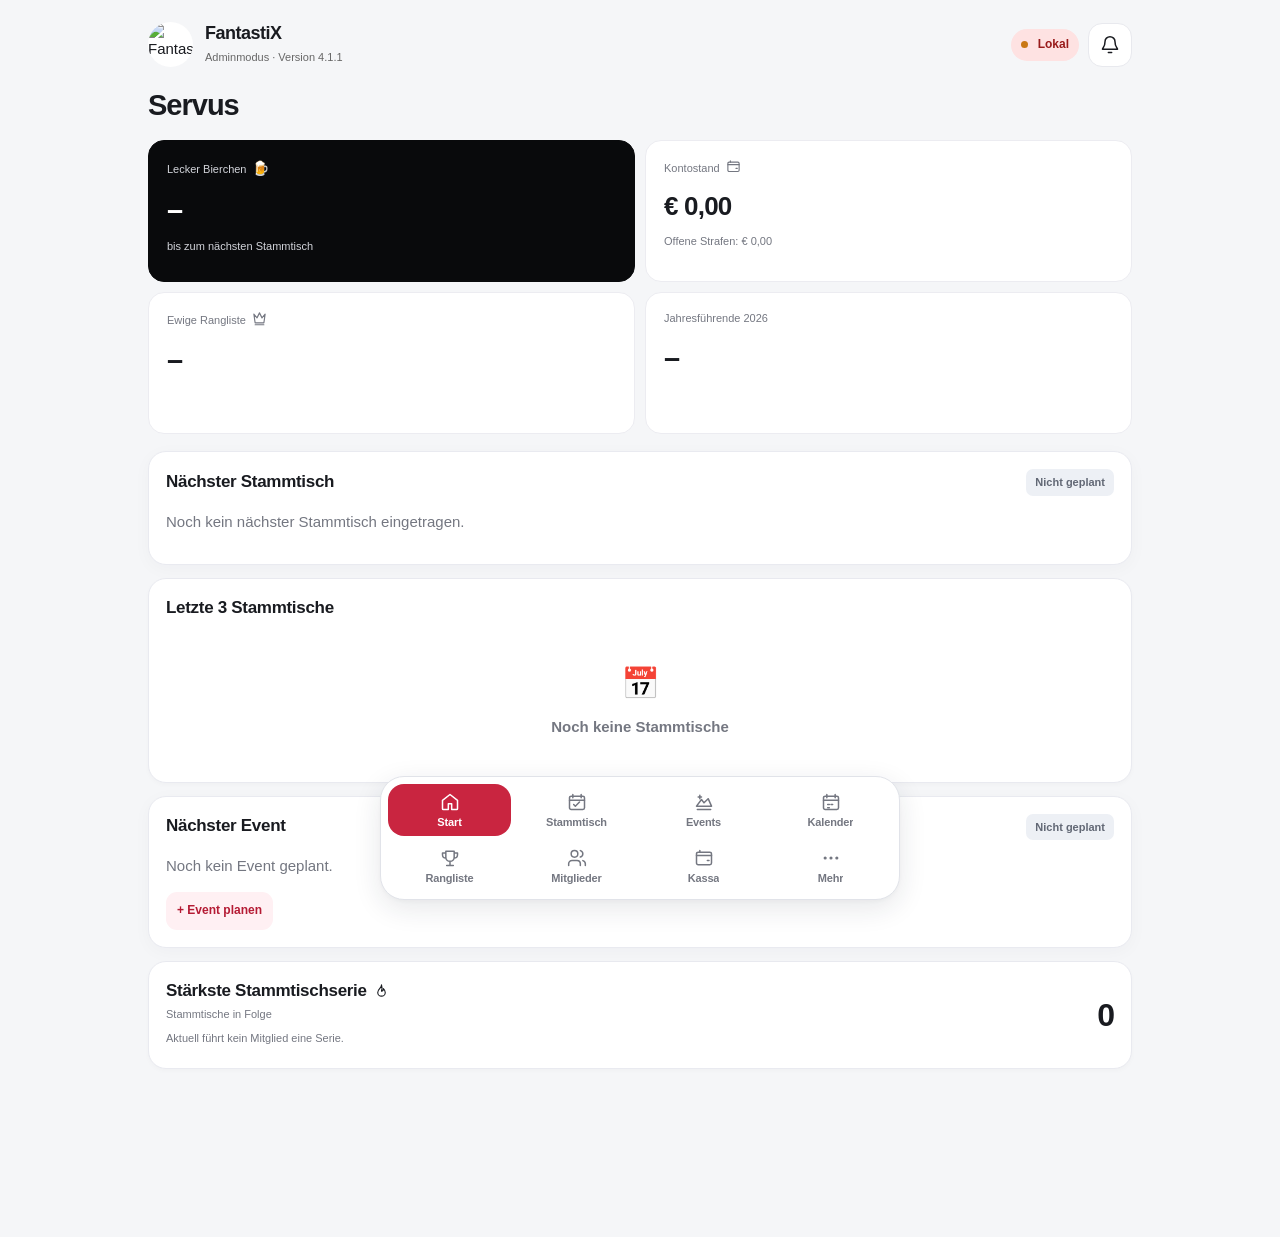
==== index.html @ fcf343aa "v4.1.1: show dashboard organizer before voting countdown" ====
<!doctype html>
<html lang="de"><head>
<meta charset="utf-8"><meta name="viewport" content="width=device-width,initial-scale=1,maximum-scale=1,minimum-scale=1,user-scalable=no,viewport-fit=cover"><meta name="theme-color" content="#151515"><meta name="apple-mobile-web-app-capable" content="yes"><meta name="apple-mobile-web-app-status-bar-style" content="default"><meta name="apple-mobile-web-app-title" content="FantastiX"><meta name="description" content="Private Stammtisch-Verwaltung und Events mit Zusagen.">
<link rel="manifest" href="./manifest.webmanifest"><link rel="apple-touch-icon" href="./icons/icon-180.png"><link rel="icon" href="./icons/icon-192.png">
<title>FantastiX – Stammtisch</title><style>
:root{--ink:#171717;--muted:#66646a;--border:#e9e7e7;--bg:#f7f7f8;--surface:#ffffff;--accent:#cc2638;--accent-dark:#aa172d;--danger:#bd2430;--warning:#c97714;--shadow:0 15px 40px rgba(18,18,22,.075)}*{box-sizing:border-box}html{-webkit-text-size-adjust:100%;font-family:system-ui,-apple-system,BlinkMacSystemFont,"Segoe UI",sans-serif}body{margin:0;background:linear-gradient(180deg,#fafafa 0%,#f5f4f5 100%);color:var(--ink);font-size:15px}button,input,select,textarea{font:inherit}button{cursor:pointer;touch-action:manipulation}input,select,textarea{width:100%;padding:12px 13px;border:1px solid #d7e2e9;border-radius:12px;background:#fff;color:var(--ink);outline-color:#cc2638;min-height:44px}textarea{min-height:70px}input[type=checkbox]{width:20px;height:20px;min-height:0;accent-color:var(--accent)}label{font-weight:600;font-size:13px;display:block;margin-bottom:6px}.shell{max-width:1020px;margin:0 auto;padding:22px 17px 108px}.top{display:flex;align-items:center;justify-content:space-between;gap:12px;margin:3px 0 24px}.brand{display:flex;align-items:center;gap:11px}.logo{display:grid;place-items:center;width:48px;height:48px;border-radius:16px;background:linear-gradient(135deg,#5b4df6,#7c3aed);color:#fff;font-size:25px;font-weight:850;letter-spacing:-2px;box-shadow:0 10px 24px rgba(91,77,246,.35)}.brand small{display:block;color:var(--muted);margin-top:2px}.eyebrow{display:none}.title{font-size:clamp(26px,4vw,36px);letter-spacing:-.045em;line-height:1.15;margin:6px 0}.subtitle{color:var(--muted);line-height:1.5;margin:5px 0 18px}.button,.ghost,.danger-btn{border:0;border-radius:12px;padding:11px 15px;min-height:43px;font-weight:750;display:inline-flex;align-items:center;justify-content:center;gap:8px}.button{background:var(--accent);color:#fff}.button:active{background:var(--accent-dark)}.ghost{background:#f5f0f1;color:#a71c2d}.danger-btn{background:#fff1f1;color:#ae3540}.outline{border:1px solid var(--border);background:#fff}.tiny{font-size:12px}.card{background:var(--surface);border:1px solid #e8eef2;border-radius:19px;padding:18px;box-shadow:var(--shadow);margin-bottom:16px}.card h2,.card h3{margin:0 0 13px;letter-spacing:-.02em}.card h2{font-size:18px}.metric-grid{display:grid;grid-template-columns:repeat(2,minmax(0,1fr));gap:12px}.metric{border-radius:18px;background:linear-gradient(180deg,#fff,#faf9f9);padding:16px;border:1px solid #eeeaea}.metric .value{font-size:26px;font-weight:850;letter-spacing:-.04em;margin:4px 0}.metric small{color:var(--muted);line-height:1.3}.metric .value.green{color:var(--accent)}.metric .value.red{color:var(--danger)}.toolbar,.row{display:flex;align-items:center;justify-content:space-between;gap:10px}.toolbar{flex-wrap:wrap;margin:14px 0}.stack{display:grid;gap:11px}.muted{color:var(--muted)}.hint{font-size:12px;color:var(--muted);line-height:1.45}.list{display:grid;gap:0}.item{display:flex;align-items:center;gap:12px;border-bottom:1px solid var(--border);padding:13px 0;min-width:0}.item:last-child{border-bottom:0;padding-bottom:0}.item .details{flex:1;min-width:0}.item .details strong{display:block;margin-bottom:4px;overflow-wrap:anywhere}.item .details small{color:var(--muted);line-height:1.3}.avatar{display:grid;place-items:center;flex:0 0 auto;width:42px;height:42px;border-radius:14px;color:#a71c2d;background:#fae8e8;font-weight:800}.number{font-size:19px;font-weight:850;white-space:nowrap}.chip{background:#fce7e9;border-radius:999px;color:#9f1e2e;padding:5px 9px;font-size:11px;font-weight:750;white-space:nowrap}.chip.red{color:#9c3440;background:#fce9eb}.chip.gray{color:#627480;background:#edf1f5}.separator{height:1px;background:var(--border);margin:17px 0}.field{margin:12px 0}.cols{display:grid;grid-template-columns:1fr 1fr;gap:12px}.fixednav{position:fixed;bottom:0;left:0;right:0;z-index:20;display:flex;justify-content:center;background:rgba(255,255,255,.97);border-top:1px solid #dce7ec;padding:8px max(9px,env(safe-area-inset-right)) calc(8px + env(safe-area-inset-bottom))}.navinner{width:min(100%,740px);display:grid;grid-template-columns:repeat(8,minmax(0,1fr));gap:2px}.navbutton{background:none;border:none;color:#72838b;display:flex;align-items:center;justify-content:center;flex-direction:column;gap:4px;padding:7px 2px;font-weight:700;font-size:10px;border-radius:12px}.navbutton.active{color:var(--accent);background:#fce9eb}.navbutton svg{width:21px;height:21px}.empty{text-align:center;padding:27px 12px;color:var(--muted)}.empty .emoji{font-size:31px;margin-bottom:9px}.pill-group{display:flex;flex-wrap:wrap;gap:7px}.pill{border:1px solid #d8e4e7;color:#577079;background:#fff;padding:8px 12px;border-radius:999px;font-size:13px;font-weight:650}.pill.selected{background:var(--accent);color:#fff;border-color:var(--accent)}dialog{border:0;border-radius:20px;max-width:min(540px,calc(100% - 18px));width:100%;max-height:min(88dvh,850px);overflow-y:auto;padding:0;box-shadow:0 25px 100px #001e2e65;color:var(--ink)}dialog::backdrop{background:rgba(7,28,40,.56)}.modalbody{padding:22px}.modalhead{display:flex;align-items:center;justify-content:space-between;margin-bottom:12px}.modalhead h2{margin:0;font-size:22px}.close{background:#edf2f3;border:0;border-radius:12px;width:37px;height:37px;font-size:21px;color:#526671}.foot{display:flex;gap:9px;margin-top:20px}.foot>*{flex:1}.member-att{border:1px solid var(--border);border-radius:13px;padding:12px;margin:10px 0}.member-att .seg{display:flex;gap:5px}.seg button{padding:7px 10px;border-radius:10px;border:1px solid var(--border);background:#fff;font-size:12px;min-height:36px}.seg button.on.yes{color:#fff;background:var(--accent);border-color:var(--accent)}.seg button.on.no{color:#fff;background:var(--danger);border-color:var(--danger)}.hidden{display:none!important}.notice{border-left:4px solid var(--accent);padding:10px 13px;background:#eaf7f3;border-radius:9px;line-height:1.5;font-size:13px}.warning{border-left-color:var(--warning);background:#fff7e9}.danger-note{border-left-color:var(--danger);background:#fff0f1}.right{text-align:right}.smallbtn{background:#fcebed;border:0;border-radius:10px;color:#a91d30;font-size:12px;padding:7px 9px;white-space:nowrap;font-weight:700}.tablewrap{overflow-x:auto}.table{width:100%;border-collapse:collapse;font-size:13px}.table th{text-align:left;color:var(--muted);font-size:11px;text-transform:uppercase;letter-spacing:.05em;padding:10px 8px;border-bottom:1px solid var(--border)}.table td{padding:12px 8px;border-bottom:1px solid var(--border)}.table th:last-child,.table td:last-child{text-align:right}.status{display:inline-block;width:7px;height:7px;border-radius:50%;background:var(--warning);margin-right:5px}.status.good{background:#0a9c76}@media(min-width:700px){.metric-grid{grid-template-columns:repeat(4,1fr)}.cols-main{display:grid;grid-template-columns:1.25fr 1fr;gap:16px}.cols-main .card{min-width:0}}@media(max-width:385px){.navbutton{font-size:9px}.navbutton svg{width:19px;height:19px}.shell{padding-inline:12px}.card{padding:14px}.button,.ghost{padding-inline:11px}}
.version-tag{display:inline-flex;align-items:center;border-radius:999px;background:#fce7e9;color:#aa2434;padding:4px 9px;margin-top:4px;font-size:11px;font-weight:850;letter-spacing:.005em;line-height:1.2;white-space:nowrap}
.top .brand strong{display:block;font-size:16px;letter-spacing:-.025em}
.top{margin-bottom:17px}.card{box-shadow:0 8px 25px rgba(15,23,42,.045)}
.notice{background:#fff5f5;border:1px solid #f2dadd;border-left:3px solid #cc2638}
.card h2{letter-spacing:-.035em}
@media(max-width:385px){.version-tag{font-size:10px;padding:4px 7px}.logo{width:43px;height:43px}.top .brand{gap:8px}.top .ghost.tiny{padding:8px 9px}}

.brand-logo{width:56px;height:56px;object-fit:contain;display:block;flex-shrink:0;border-radius:50%;background:white;box-shadow:0 2px 10px #18181b16}
.brand strong{font-size:19px!important;font-weight:850;letter-spacing:.015em}.version-tag{margin-top:2px}
.dashboard-stats .metric{min-width:0}.leader-name{font-size:clamp(16px,2vw,22px)!important;letter-spacing:-.025em!important;overflow-wrap:anywhere}
.next-card{border:1px solid #efdee1;background:linear-gradient(120deg,#fff,#fff9f9);margin-top:18px}.next-card .row{align-items:flex-start}.next-card h2{margin-bottom:6px}
.next-date{display:block;font-size:24px;font-weight:850;letter-spacing:-.025em;margin:14px 0 1px}.next-place{font-weight:600;margin:3px 0 10px}.next-card .ghost{margin-top:12px}
.member-att .row{flex-wrap:wrap}.member-att .seg{flex-shrink:0}.metric .value{font-variant-numeric:tabular-nums}
@media(max-width:420px){.top{gap:8px}.brand-logo{width:47px;height:47px}.top .ghost.tiny{font-size:11px;padding:8px}.brand strong{font-size:17px!important}}

/* Mobiles Layout ohne Pinch- oder Doppeltipp-Zoom. */
html, body { touch-action: pan-x pan-y; }
@media (max-width: 700px) {
  input:not([type="checkbox"]), select, textarea { font-size: 16px; }
}

.cash-hero{background:linear-gradient(125deg,#18181b,#3c1b23);border:1px solid #5e333b;border-radius:24px;color:white;padding:23px;margin:0 0 18px;box-shadow:0 15px 35px rgba(20,20,20,.16)}
.cash-hero>span{font-size:12px;letter-spacing:.02em;color:#f0dadd;font-weight:650}
.cash-balance{font-size:clamp(30px,7vw,43px);font-weight:850;letter-spacing:-.055em;line-height:1.15;margin:10px 0 20px;overflow-wrap:anywhere}
.cash-hero-actions{display:flex;flex-wrap:wrap;gap:9px}.cash-hero .ghost{background:#ffffff1a;border:1px solid #ffffff35;color:white}
.cash-hero .button{background:#d32a41}.cash-setup h2{margin:0 0 4px}.cash-setup .hint{margin:0}.cash-inline{padding:12px 0 1px;color:var(--muted);font-size:13px}.cash-inline strong{color:var(--ink)}
.cash-amount{font-size:15px;white-space:nowrap;font-variant-numeric:tabular-nums}.cash-amount.positive{color:#087647}.cash-amount.negative{color:#bb2635}
@media(max-width:390px){.cash-hero{padding:17px}.cash-balance{font-size:34px}.cash-hero-actions button{font-size:13px}.cash-setup{align-items:flex-start}.cash-inline{flex-wrap:wrap}}

/* FantastiX v3.6 – Dashboard, Abstimmungsverwaltung */
.dashboard-v36 .metric{min-height:142px;min-width:0;display:flex;flex-direction:column;gap:6px;overflow:hidden}
.leader-list{font-size:clamp(14px,2.5vw,19px);line-height:1.2;font-weight:800;display:flex;flex-direction:column;gap:4px;overflow-wrap:anywhere;margin:4px 0}
.balance-tile{font-size:clamp(18px,3vw,26px)!important;overflow-wrap:anywhere}
.reader-admin-row{border-bottom:1px solid var(--border);padding:13px 0;display:grid;grid-template-columns:1fr;gap:8px}
.reader-admin-row small{display:block;color:var(--muted);margin-top:3px;font-weight:450}
.reader-admin-row select{width:100%}
.vote-origin{margin:9px 0 4px;padding:7px 10px;background:#fff1f2;border-radius:10px;color:#831b2b;font-weight:500}
@media(max-width:420px){.dashboard-v36 .metric{padding:12px;min-height:148px}.leader-list{font-size:15px}}

/* FantastiX 3.8 – Ausflüge */
.excursion-preview{border:1px solid #e9d8dc;background:linear-gradient(130deg,#fff,#fff8f9);margin:16px 0}
.excursion-preview h2{margin:0}.excursion-preview .row{align-items:flex-start;flex-wrap:wrap}
.excursion-title{font-size:20px;font-weight:850;display:block;margin-top:12px;overflow-wrap:anywhere}
.excursion-card .row{align-items:flex-start;gap:8px;flex-wrap:wrap}
.excursion-card h2{margin:0}.excursion-card .vote-panel{margin-top:18px}
.organizer-grid{display:grid;gap:8px;grid-template-columns:1fr 1fr;margin-top:9px}
.organizer-option{display:flex;align-items:center;gap:8px;padding:8px 10px;border-radius:11px;background:#faf6f7;border:1px solid #eee2e4;margin:0;min-width:0;font-size:13px;font-weight:600}
.organizer-option input{flex:0 0 auto;width:18px;height:18px;min-height:0}.organizer-option span{overflow-wrap:anywhere}
@media(max-width:440px){.organizer-grid{grid-template-columns:1fr}.navinner .navbutton{font-size:9px;padding-left:0;padding-right:0}.navinner .navbutton svg{width:19px;height:19px}.readonly-nav .navbutton{font-size:9px!important;min-width:0}}

.avatar-photo{object-fit:cover;border:1px solid #eee;}
/* FantastiX 3.10: Direkte Admin-Korrektur bei Ausflügen */
 .excursion-vote-admin-row{align-items:flex-start;flex-wrap:wrap;gap:9px;padding:14px 0}
 .excursion-vote-admin-row .details{min-width:110px}
 .excursion-vote-admin-row .details .chip{padding:3px 7px;font-size:10px}
 .excursion-admin-vote-buttons{display:flex;flex-wrap:wrap;gap:5px;flex:0 0 auto}
 .excursion-admin-choice{border:1px solid #e6d9dd;background:#fff;color:#6d6268;padding:8px 9px;border-radius:9px;font-size:12px;font-weight:750;min-height:35px}
 .excursion-admin-choice.is-selected{background:#aa2037;color:#fff;border-color:#aa2037}
 .excursion-admin-choice[data-status="no"].is-selected{background:#34343b;border-color:#34343b}
 .excursion-admin-choice[data-status="clear"].is-selected{background:#f0eef0;border-color:#d4cfd1;color:#4e4b50}
 .excursion-admin-choice:disabled{opacity:.5;cursor:wait}
 @media(max-width:390px){.excursion-vote-admin-row{display:block}.excursion-admin-vote-buttons{margin-top:9px}.excursion-admin-choice{flex:1}}
 
/* FantastiX 3.11 Kalender */
.fxcal-toolbar{display:flex;justify-content:space-between;align-items:center;gap:12px}.fxcal-toolbar h2{margin:0;text-transform:capitalize;font-size:20px}.fxcal-arrow{min-width:42px;min-height:42px;border:1px solid #e3dfe2;background:#fff;border-radius:12px;font-size:27px;color:#9d1932;font-weight:600}
.fxcal-legend{display:flex;gap:14px;align-items:center;margin:17px 0;font-size:12px;color:#606065}.fxcal-legend span{display:flex;align-items:center;gap:6px}.fxcal-weekdays,.fxcal-grid{display:grid;grid-template-columns:repeat(7,minmax(0,1fr));gap:4px}.fxcal-weekdays{margin-bottom:6px}.fxcal-weekdays span{text-align:center;font-size:11px;font-weight:800;color:#888389}.fxcal-day{display:flex;flex-direction:column;align-items:center;justify-content:space-around;padding:5px 0 3px;min-height:54px;min-width:0;background:#fff;border:1px solid #ede8e9;border-radius:10px;color:#27242a}.fxcal-other{color:#b6b1b3;background:#fbfafb}.fxcal-today{border:2px solid #ca253f}.fxcal-selected{background:#fce6eb;border-color:#cc2638!important}.fxcal-num{font-size:13px;font-weight:760}.fxcal-dots{display:flex;justify-content:center;gap:2px;min-height:7px}.fxcal-dot{display:inline-block;width:7px;height:7px;border-radius:50%}.fxcal-meeting{background:#bd2338}.fxcal-event{background:#363842}.fxcal-today-action{text-align:right;margin-top:11px}.fxcal-item{display:flex;gap:11px;align-items:center;padding:12px 0;border-bottom:1px solid #ece9ed;min-width:0}.fxcal-item:last-child{border-bottom:0}.fxcal-stripe{display:block;width:5px;height:36px;border-radius:4px;flex-shrink:0}.fxcal-info{flex:1;min-width:0}.fxcal-info strong{display:block;font-size:14px;overflow-wrap:anywhere}.fxcal-info small{display:block;color:#777;line-height:1.5;overflow-wrap:anywhere}.fxcal-item .smallbtn{flex-shrink:0}
@media(max-width:410px){.fxcal-card{padding:12px!important}.fxcal-weekdays,.fxcal-grid{gap:3px}.fxcal-day{min-height:47px;border-radius:9px}.fxcal-info small{font-size:11px}}
.fxcal-birthday{background:#cc8a28!important}.audit-json{white-space:pre-wrap;overflow-wrap:anywhere;max-height:250px;overflow:auto;background:#f8f6f6;border:1px solid #ebe8e8;border-radius:12px;padding:12px;font-size:12px}.birthday-form{display:grid;grid-template-columns:1fr 1fr;gap:10px;margin-top:10px}.birthday-form button{grid-column:1/-1}.birthday-editor{margin:14px 0 12px;border-top:1px solid #e9e6e6;padding-top:14px}.fxcal-legend{flex-wrap:wrap}.beer-symbol{font-size:14px;vertical-align:baseline;margin-left:2px}.vote-stamp{display:block;color:#777078;font-size:10px;line-height:1.4;margin-top:4px;font-weight:500;white-space:normal}.dashboard-v36{grid-template-columns:repeat(2,minmax(0,1fr))!important}.dashboard-v36 .metric{min-width:0}
.metric.beer-countdown{background:#000;color:#fff;border-color:#000}.metric.beer-countdown small,.metric.beer-countdown .value{color:#fff}.metric.beer-today .value{color:#fff;font-size:clamp(18px,3vw,26px);overflow-wrap:break-word}
</style><script id="fantastix-zoom-lock">
// Verhindert versehentliches Vergrößern in der mobilen App; normales Scrollen bleibt möglich.
for (const eventName of ['gesturestart', 'gesturechange']) {
  document.addEventListener(eventName, event => event.preventDefault(), {passive:false});
}
document.addEventListener('touchmove', event => {
  if (event.touches.length > 1) event.preventDefault();
}, {passive:false});
</script><style>.fx-inbox-item{border-radius:12px;padding:12px;margin:8px 0;border:1px solid #dce3ec}.fx-inbox-item.unread{border-left:4px solid #3479e3;background:#f1f6ff}.fx-inbox-item .fx-type{display:block;font-size:12px;opacity:.75;margin-bottom:5px}</style><style>.fx-inbox-content{display:grid;gap:12px}.fx-inbox-head,.fx-inbox-summary,.fx-inbox-item-top,.fx-inbox-item-bottom{display:flex;align-items:center;justify-content:space-between;gap:10px}.fx-inbox-summary{flex-wrap:wrap;font-size:.85rem;color:#64748b}.fx-inbox-item{display:grid;gap:7px;padding:14px;border-radius:14px}.fx-inbox-item p{margin:0;overflow-wrap:anywhere}.fx-inbox-item small{font-size:.78rem;color:#64748b}.fx-unread-dot{width:8px;height:8px;border-radius:50%;background:#3985de}.fx-inbox-item .smallbtn{white-space:nowrap}</style><style>/* 4.1.1: Admin-Glocke wie im Mitgliederportal */
.fx-cloud-head{display:flex;align-items:center;gap:9px;margin-left:auto}
.fx-cloud-head>.ghost{align-self:center;margin:0}
.fx-bell{position:relative;display:inline-flex;align-items:center;justify-content:center;flex-shrink:0;width:43px;min-width:43px;height:43px;min-height:43px;padding:0;line-height:1;font-size:18px;background:#fff;border:1px solid #d9e0ea;border-radius:999px;box-shadow:0 2px 8px #20202012;cursor:pointer}
.fx-bell-count{position:absolute;top:-6px;right:-5px;min-width:18px;padding:2px 6px;border-radius:99px;background:#d94848;color:#fff;font-size:12px;line-height:1.3;text-align:center}
@media(max-width:410px){.fx-cloud-head{gap:5px}.fx-bell{width:40px;min-width:40px;height:40px;min-height:40px}}

/* Admin-Kopfzeile optisch an das Mitgliederportal angeglichen. */
.fx-admin-header{display:flex;align-items:center;justify-content:space-between;gap:12px;margin:7px 0 22px;min-width:0;flex-wrap:nowrap}
.fx-admin-header .brand{display:flex;align-items:center;gap:12px;min-width:0;flex:1}
.fx-admin-header .brand-logo{width:57px;height:57px;object-fit:contain;border-radius:50%;background:#fff;box-shadow:none}
.fx-admin-header .fx-admin-brand-text{min-width:0}
.fx-admin-header .brand strong{display:block;font-size:20px!important;letter-spacing:normal;font-weight:700}
.fx-admin-header .brand small{display:block;color:#666;margin-top:4px;font-size:12px;white-space:nowrap}
.fx-admin-header .fx-cloud-head{display:flex;align-items:center;gap:9px;margin-left:auto;flex-shrink:0}
.fx-admin-header .fx-cloud-badge{color:#991b1b;background:#fee2e2;border:0;border-radius:100px;padding:7px 10px;font-size:12px;font-weight:700;white-space:nowrap;display:inline-flex;align-items:center;gap:5px;min-height:32px}
.fx-admin-header .fx-bell{height:43px;min-height:43px;width:43px;min-width:43px;align-self:center;margin:0}
@media(max-width:410px){.fx-admin-header{gap:7px}.fx-admin-header .brand{gap:7px}.fx-admin-header .brand-logo{width:45px;height:45px}.fx-admin-header .brand strong{font-size:17px!important}.fx-admin-header .brand small{font-size:10px}.fx-admin-header .fx-cloud-head{gap:5px}.fx-admin-header .fx-cloud-badge{font-size:10px;padding:5px 7px}.fx-admin-header .fx-bell{width:40px;min-width:40px;height:40px;min-height:40px}}
</style><style>/* Compact reader lists; voting is available inside the selected entry. */
.reader-entry-list{padding:0 16px}.reader-entry{display:flex;align-items:center;justify-content:space-between;gap:12px;width:100%;padding:16px 0;border:0;border-bottom:1px solid #eee6e9;background:transparent;color:inherit;text-align:left;font:inherit;cursor:pointer}.reader-entry:last-child{border-bottom:0}.reader-entry-info{display:grid;gap:5px;min-width:0;overflow-wrap:anywhere}.reader-entry-info strong{font-size:15px}.reader-entry-info>span,.reader-entry-info small{font-size:12px;color:#6d6066}.reader-entry-end{display:grid;justify-items:end;gap:10px;flex-shrink:0;font-size:12px;color:#a5233b;font-weight:700}.reader-entry-end .chip{font-size:10px}.reader-counts{display:flex;flex-wrap:wrap;gap:4px 12px;font-size:12px}.reader-counts span:first-child{color:#0e6841}.reader-counts span:nth-child(2){color:#a21d38}.reader-entry-back{margin-bottom:14px}.reader-entry:focus-visible{outline:2px solid #a5233b;outline-offset:3px;border-radius:6px}@media(max-width:390px){.reader-entry-list{padding:0 12px}.reader-entry{gap:8px}.reader-entry-info strong{font-size:14px}}

.admin-entry{max-width:100%;overflow-wrap:anywhere}.admin-entry .field input,.admin-entry .field select,.admin-entry .field textarea{max-width:100%}.admin-entry .member-att,.admin-entry .row{min-width:0}.admin-entry .row{flex-wrap:wrap}.admin-entry .foot{position:static;margin-top:18px}.admin-entry .excursion-vote-admin-row{flex-wrap:wrap}
</style><style>.fine-date{display:block;margin-top:4px}</style><style>.vote-note{display:block;color:#66545b;font-size:12px;line-height:1.45;margin-top:5px;overflow-wrap:anywhere}.vote-note[hidden]{display:none}</style><style>.member-entry-info{flex:1}.member-summary{display:grid;grid-template-columns:repeat(2,minmax(0,1fr));gap:12px;margin-top:16px}.member-summary .metric{min-width:0;overflow-wrap:anywhere}.member-summary .value,.streak-value{font-size:30px;font-weight:850;font-variant-numeric:tabular-nums}.streak-card .leader-list{overflow-wrap:anywhere}.member-history .item{align-items:flex-start}.member-history .chip{white-space:normal;text-align:right}.member-history .details small{display:block}.streak-card{margin-top:16px}@media(max-width:390px){.member-summary .metric{padding:12px}.member-history .chip{max-width:105px}}</style><style>.vote-countdown{color:var(--danger);font-size:12px;font-weight:600;margin:8px 0}
.chip.meeting-status{display:inline-flex;align-items:center;justify-content:center;min-height:32px;padding:7px 12px;border:1px solid transparent;font-size:13px;font-weight:850;line-height:1.2;letter-spacing:.01em;white-space:nowrap;background:#fef3c7;color:#92400e}.chip.meeting-status.status-past,.chip.meeting-status.status-closed{background:#3f3f46;color:#fff;border-color:#3f3f46}.chip.meeting-status.status-planned{background:#dbeafe;color:#1e40af;border-color:#bfdbfe}.chip.meeting-status.status-today,.chip.meeting-status.status-live{background:#dcfce7;color:#166534;border-color:#bbf7d0}
.history-more{margin-top:14px}

.push-admin-device,.push-admin-overview{margin-top:14px}.push-admin-device p,.push-admin-row p{overflow-wrap:anywhere}.push-admin-counts{display:grid;grid-template-columns:repeat(2,minmax(0,1fr));gap:8px}.push-admin-counts>div{background:#f5f5f6;border-radius:12px;padding:12px}.push-admin-counts strong,.push-admin-counts span{display:block}.push-admin-counts strong{font-size:24px}.push-admin-counts span{font-size:12px;margin-top:3px}.push-admin-row{border-top:1px solid var(--border);padding:14px 0}.push-admin-row .row{align-items:flex-start;flex-wrap:wrap}.push-admin-row .chip{white-space:normal}.push-admin-row p{font-size:13px;margin:6px 0}.push-admin-row small{display:block;color:var(--muted);line-height:1.5}.push-admin-error{color:#a91d30;background:#fff2f2;border-radius:8px;padding:8px}
</style><script src="./ui-icons.js?v=4.1.1"></script><link rel="stylesheet" href="./modern.css?v=4.1.1"></head><body><main class="shell" id="app"><div class="startup-brand"><strong>FantastiX</strong><span class="version-tag">Version 4.1.1</span></div></main><nav class="fixednav" aria-label="Navigation"><div class="navinner" id="nav"></div></nav><dialog id="dialog" aria-modal="true"></dialog><script src="./version.js"></script><script src="./cloud-config.js"></script><script src="./push-config.js"></script><script src="./calendar-view.js?v=4.1.1"></script><script src="./photo-feature.js?v=4.1.1"></script><script type="module" src="./app.js?v=4.1.1"></script></body></html>
---- modern.css ----
/* FantastiX 3.22.0 – behutsame Modernisierung des bestehenden Rot-Weiß-Designs. */
:root{--ink:#191b20;--muted:#747781;--border:#e9eaf0;--bg:#f5f6f8;--surface:#fff;--accent:#c92540;--accent-dark:#ad1d35;--shadow:0 2px 5px rgba(20,24,35,.025)}
body{background:var(--bg);color:var(--ink);font-family:-apple-system,BlinkMacSystemFont,"Segoe UI",Arial,sans-serif;line-height:1.45}
.shell,.readonly-shell{max-width:1020px;padding:22px 18px 130px;margin:auto}
.top,.readonly-header{margin:0 0 21px;padding:0;gap:10px;align-items:center}
.brand,.readonly-header{gap:10px}.brand-logo,.readonly-header>img{width:45px!important;height:45px!important;background:#fff;border-radius:50%;box-shadow:none;object-fit:contain}
.fx-admin-header .brand strong,.readonly-header strong{font-size:18px!important;font-weight:800;letter-spacing:-.5px;line-height:1.2}
.brand small,.readonly-header small{font-size:11px!important;color:var(--muted);line-height:1.5}
.readonly-header .reader-head-actions>.readonly-badge{display:none}
.title{font-size:29px;line-height:1.18;letter-spacing:-1px;font-weight:780;margin:4px 0 18px}
.card{background:#fff;border:1px solid var(--border);border-radius:18px;padding:17px;margin:0 0 13px;box-shadow:var(--shadow);min-width:0}
.card h2{font-size:15px;font-weight:730;letter-spacing:-.3px;margin:0 0 14px}.card h3{font-size:15px;font-weight:700;letter-spacing:-.2px}
.card>.row{align-items:center;flex-wrap:wrap;gap:8px}.card>.row h2{margin-bottom:0}.card>.row{margin-bottom:14px}
.metric-grid{gap:10px;margin-bottom:17px}.metric{background:#fff;border:1px solid #ececf1;border-radius:16px;padding:15px;min-width:0;box-shadow:none}
.metric small{font-size:11px;color:var(--muted);line-height:1.4}.metric .value{font-size:25px;font-weight:750;letter-spacing:-.8px;line-height:1.15;margin:9px 0 6px;overflow-wrap:anywhere}
.metric .leader-list{margin:9px 0 6px;gap:4px}.metric .leader-list span{background:transparent;padding:0;font-size:18px;font-weight:730;letter-spacing:-.4px;line-height:1.25}
.metric.beer-countdown{background:#090a0c;color:#fff;border-color:#090a0c}.metric.beer-countdown small,.metric.beer-countdown .value{color:#fff}.metric.beer-countdown small{color:#d3d5db}.metric.beer-today .value{font-size:clamp(18px,3vw,24px);line-height:1.3;letter-spacing:-.5px}
.ui-symbol{display:inline-flex;align-items:center;justify-content:center;vertical-align:-2px;margin-left:3px}.ui-symbol svg{width:15px;height:15px;flex-shrink:0}
.next-card{background:#fff;border:1px solid var(--border);margin-top:0}.next-date{font-size:22px;font-weight:750;letter-spacing:-.6px;line-height:1.25;margin:0 0 6px}.next-place{font-size:13px;font-weight:400;color:#5d626e;margin:0 0 12px;overflow-wrap:anywhere}
.next-card .muted.tiny,.next-card .vote-countdown{font-size:11px}.next-card .rsvp-short{font-size:12px;color:var(--muted);display:block;margin:12px 0}
.button,.ghost,.danger-btn{min-height:44px;border-radius:11px;font-size:13px;font-weight:700;padding:11px 15px;line-height:1.4}
.button{background:var(--accent);color:#fff}.button:active{background:var(--accent-dark)}.ghost{background:#fff0f3;color:#b51b34}.danger-btn{background:#fff0f2;color:#b51b34}
.button:disabled,.ghost:disabled,.smallbtn:disabled{opacity:.5}.dashboard-open{width:100%;display:flex;align-items:center;justify-content:center;gap:8px;margin-top:13px}
.smallbtn{border-radius:9px;padding:8px 10px;min-height:36px;font-size:12px;font-weight:650;background:#fff0f3;color:#b51b34}
.chip:not(.meeting-status){font-size:11px;font-weight:750;border-radius:7px;padding:6px 9px;line-height:1.3;white-space:normal}
.next-card>.row>.chip:not(.meeting-status){background:#edf0f5;color:#626875}
.chip.meeting-status{border-radius:7px}.meeting-status.status-planned{background:#eaf1fe;color:#2455a3}
.item{gap:11px;padding:12px 0;border-color:#f0f0f4}.item .avatar{width:38px;height:39px;border-radius:10px;background:#f4f5f8;color:#414650;font-size:15px;font-weight:750}
.item .details strong{font-size:12px;font-weight:650;margin-bottom:4px}.item .details small{font-size:11px;color:var(--muted);line-height:1.4}
.reader-entry-list{padding:0 16px}.reader-entry{padding:16px 0;border-color:#edf0f5}.reader-entry-info strong{font-size:15px;font-weight:700}.reader-entry-info>span,.reader-entry-info small{font-size:12px;color:#747781}.reader-entry-end{font-weight:650;color:#b51b34}
.excursion-title{font-size:16px;font-weight:730;letter-spacing:-.3px;line-height:1.3}.event-date{font-size:12px;color:var(--muted);margin:6px 0}.event-organizer{font-size:12px;line-height:1.5;color:#626875;margin:9px 0 12px;overflow-wrap:anywhere}
.excursion-preview .ghost{font-size:12px;min-height:38px;padding:8px 11px}.excursion-preview>.row{margin-bottom:13px}
.streak-card{display:grid;grid-template-columns:minmax(0,1fr) auto;column-gap:14px;align-items:center}.streak-card>h2{grid-column:1;grid-row:1;font-size:13px;margin:0}.streak-card>.streak-value{grid-column:2;grid-row:1/span 3;font-size:32px;font-weight:750;letter-spacing:-1px;margin:0}.streak-card>p{grid-column:1;font-size:11px;margin:4px 0}.streak-card>.leader-list{grid-column:1;margin:3px 0 0;gap:3px}.streak-card .leader-list span{font-size:12px;padding:0;background:none;font-weight:650}
.push-setup{background:transparent;border:0;padding:5px 3px;margin:17px 0 0;border-radius:0}.push-setup strong{font-size:12px;color:var(--ink)}.push-setup.is-enabled strong{color:#394a3f}.push-setup p{font-size:11px;line-height:1.5;color:var(--muted);margin-top:5px}.push-setup .smallbtn{min-height:32px;padding:5px 8px;margin-left:5px}
.fx-bell,.reader-bell{border:1px solid #e8e9ee!important;box-shadow:none!important;border-radius:14px!important;background:#fff!important;color:var(--ink)!important;width:44px!important;height:44px!important;min-width:44px!important;min-height:44px!important;display:inline-flex;align-items:center;justify-content:center;padding:0!important}
.fx-bell>svg,.reader-bell>svg{width:20px;height:20px}.fx-bell-count,.reader-bell b{background:var(--accent)!important;color:#fff!important;min-width:19px!important;height:19px!important;line-height:19px!important;font-size:11px!important;top:-4px!important;right:-3px!important;padding:0 4px!important;border:0!important;box-shadow:none!important}
.fx-cloud-badge{font-size:11px;border:1px solid #e8e9ee;border-radius:10px;background:#fff;padding:6px 8px}.fx-cloud-head{gap:8px}
.fixednav,.readonly-nav{background:#fff;border-color:var(--border);box-shadow:0 -2px 12px rgba(30,35,45,.025);padding-top:10px;padding-bottom:calc(10px + env(safe-area-inset-bottom))}
.navinner{gap:3px;width:min(100%,840px)}.fixednav .navinner{grid-template-columns:repeat(var(--nav-count,8),minmax(0,1fr))}.readonly-nav .navinner{grid-template-columns:repeat(var(--nav-count,7),minmax(0,1fr))}
.navbutton{min-width:0;min-height:48px;padding:6px 2px!important;font-size:11px!important;line-height:1.3;font-weight:500;color:#7c808c;border-radius:10px;letter-spacing:-.25px;gap:5px}.navbutton.active{color:var(--accent);background:#fff0f3;font-weight:700}.navbutton svg,.navbutton .tab-icon svg{width:20px;height:20px;display:block}.navbutton .tab-icon{height:20px;line-height:20px;font-size:20px;display:flex;align-items:center;justify-content:center}.navbutton>span:last-child{overflow-wrap:normal}
input,select,textarea{border-color:#dfe2e9;border-radius:11px;color:var(--ink);background:#fff}label{font-size:12px;font-weight:650}dialog{border-radius:20px;box-shadow:0 22px 90px #14182330}.modalbody{padding:21px}.notice{border-radius:10px}.history-more{min-height:44px}
@media(max-width:480px){.fixednav .navinner{grid-template-columns:repeat(4,minmax(0,1fr));row-gap:7px}.shell{padding-bottom:180px}.card{padding:17px}.reader-entry-list{padding:0 14px}}
@media(max-width:380px){.readonly-nav .navinner{grid-template-columns:repeat(4,minmax(0,1fr));row-gap:7px}.readonly-shell{padding:18px 13px 180px}.shell{padding-left:13px;padding-right:13px}.metric{padding:13px}.metric .value{font-size:23px}.readonly-header strong,.fx-admin-header .brand strong{font-size:17px!important}.brand-logo,.readonly-header>img{width:41px!important;height:41px!important}.fx-cloud-head{gap:5px}.fx-cloud-badge{font-size:10px}.next-date{font-size:21px}}
@media(min-width:700px){.card h2{font-size:17px}.metric{padding:18px}.metric .value{font-size:29px}.next-date{font-size:25px}}
/* Bestehende spezifische Mobilregeln der beiden Navigationsleisten vereinheitlichen. */
.fixednav .navbutton,.readonly-nav .navbutton{min-width:0;font-size:11px!important;flex:initial}
.fixednav .navbutton.active,.readonly-nav .navbutton.active{color:var(--accent);background:#fff0f3;font-weight:700}
.fixednav .navbutton svg,.readonly-nav .navbutton svg{width:20px;height:20px}
/* Kassa: kompakte Strafen und kopierbare Überweisungsdaten. */
.fine-table-wrap{width:100%;min-width:0}.fine-table{width:100%;border-collapse:collapse;font-size:12px;table-layout:auto}.fine-table th{text-align:left;font-size:11px;color:var(--muted);font-weight:650;padding:8px 7px;border-bottom:1px solid var(--border)}.fine-table td{padding:10px 7px;border-bottom:1px solid #edf0f5;vertical-align:top}.fine-table tr:last-child td{border-bottom:0}.fine-table .fine-date{display:inline;margin:0;font-size:11px;color:var(--muted);white-space:nowrap}.fine-member{font-weight:650}.fine-reason{overflow-wrap:anywhere;color:#626875}.fine-amount{text-align:right;white-space:nowrap;font-variant-numeric:tabular-nums}.fine-amount strong{font-size:13px}.fine-table th:nth-child(4){text-align:right}.fine-status-cell{text-align:right}.fine-status{display:inline-block;padding:4px 7px;border-radius:6px;font-size:11px;font-weight:650;white-space:nowrap}.fine-status.is-paid{background:#e9f7ee;color:#21663b}.fine-status.is-unpaid{background:#fff0f2;color:#aa2440}.fine-actions{display:flex;flex-wrap:wrap;gap:5px;justify-content:flex-end;margin-top:7px}.fine-actions .smallbtn{font-size:11px;padding:5px 7px;min-height:32px}
.transfer-account{margin-top:15px}.transfer-owner{margin:0 0 15px}.transfer-account small{display:block;font-size:11px;color:var(--muted);margin-bottom:4px}.transfer-owner strong{font-size:14px;font-weight:650}.transfer-copy-row{display:flex;align-items:center;justify-content:space-between;gap:12px;flex-wrap:wrap}.transfer-copy-row>div{min-width:0;flex:1 1 210px}.transfer-iban{display:block;max-width:100%;font-family:ui-monospace,SFMono-Regular,Consolas,monospace;font-size:14px;font-weight:600;line-height:1.6;overflow-wrap:anywhere;user-select:all;-webkit-user-select:all;background:transparent;color:var(--ink);padding:0}.transfer-copy-row button{flex-shrink:0}.transfer-copy-status{font-size:12px;color:#21663b;margin:10px 0 0;min-height:0}.transfer-copy-status:empty{display:none}
@media(max-width:620px){.fine-table thead{position:absolute;width:1px;height:1px;overflow:hidden;clip-path:inset(50%)}.fine-table,.fine-table tbody{display:block;width:100%}.fine-table tr{display:grid;grid-template-columns:minmax(0,1fr) auto;grid-template-areas:'date amount' 'member status' 'reason status';gap:5px 12px;padding:12px 0;border-bottom:1px solid var(--border)}.fine-table tr:last-child{border-bottom:0}.fine-table td{display:block;min-width:0;padding:0;border:0}.fine-date-cell{grid-area:date}.fine-member{grid-area:member;overflow-wrap:anywhere;font-size:13px}.fine-reason{grid-area:reason;font-size:12px}.fine-amount{grid-area:amount}.fine-status-cell{grid-area:status;align-self:start;max-width:145px}.fine-actions{max-width:145px}.transfer-copy-row{gap:12px}.transfer-copy-row button{width:100%}}
@media(pointer:coarse){.fine-actions .smallbtn{min-height:44px}}

/* Profile, Abstimmungen und Filter */
[data-profile-photo]{cursor:zoom-in;object-fit:cover}
[data-profile-photo]:focus-visible{outline:3px solid var(--accent);outline-offset:3px}
dialog.profile-photo-viewer{background:#111;color:#fff;width:min(92vw,760px);max-width:92vw;max-height:90dvh;padding:48px 12px 12px;overflow:auto;border-radius:18px}
.profile-photo-viewer::backdrop{background:#000c}
.profile-photo-large{display:block;width:100%;max-height:calc(85dvh - 60px);object-fit:contain;border-radius:8px}
.photo-viewer-close{position:absolute;right:8px;top:6px;border:0;background:#333;color:#fff;border-radius:50%;width:38px;height:38px;font-size:28px;cursor:pointer}
.member-list-row{padding:0;display:flex;align-items:center;gap:12px}
.member-list-row>.member-photo,.member-list-row>.avatar{margin-left:8px;flex-shrink:0}
.member-open{flex:1;min-width:0;display:flex;align-items:center;gap:8px;text-align:left;border:0;background:none;color:inherit;padding:14px 4px;font:inherit;cursor:pointer}
.member-open>.reader-entry-info{flex:1}
.rsvp-preview{display:flex;align-items:center;gap:10px;flex-wrap:wrap;margin:12px 0;font-size:11px;color:var(--muted)}
.rsvp-faces{display:flex;align-items:center;padding-left:5px}
.rsvp-faces:empty{display:none}
.rsvp-faces>.avatar,.rsvp-faces>.member-photo,.rsvp-more{width:27px;height:27px;min-width:27px;margin:0 0 0 -5px;border:2px solid white;border-radius:50%;font-size:9px;object-fit:cover;display:grid;place-items:center;box-sizing:border-box;background:#f1e6e8}
.rsvp-faces img{position:relative}.rsvp-faces img:hover{z-index:1}
.ranking-filters{display:flex;gap:8px;flex-wrap:wrap;margin-bottom:16px}
.ranking-filter{border:1px solid var(--border);border-radius:999px;padding:9px 14px;min-height:42px;background:#fff;color:var(--ink);font:inherit;font-size:13px;cursor:pointer}
.ranking-filter.is-active{background:var(--accent);border-color:var(--accent);color:#fff;font-weight:700}
.fine-filter{max-width:340px;margin-bottom:16px}
.vote-actions{display:grid;grid-template-columns:repeat(3,minmax(0,1fr));gap:8px}
.vote-actions .vote-btn{font-size:23px;min-height:46px}
.vote-btn.selected.unsure,.seg button.on.unsure{background:#fff4d4;border-color:#cba83c;color:#775500}
.member-att .seg button{min-width:42px;font-size:18px;padding:7px}
.excursion-admin-choice[data-status]:not([data-status="clear"]){font-size:19px;min-width:42px}
.meeting-note-editor{margin:8px 0 4px}
.meeting-note-editor .note-input-label{position:static;width:auto;height:auto;margin:0;clip-path:none;white-space:normal;font-size:11px;color:var(--muted);display:block}
.meeting-note-editor .meeting-note-fields{margin-top:4px;max-width:none}
.meeting-note-input{min-height:34px;font-size:16px;padding:5px 8px}
@media(max-width:420px){.member-att>.row{align-items:flex-start;flex-wrap:wrap}.rsvp-preview{gap:7px}.member-open{font-size:13px}.ranking-filter{padding:8px 11px}}

/* Admin: Datums-/Zeitfelder in voller Formularbreite, ohne Safari-Überstand. */
.admin-entry :is(form[data-form="meeting"],form[data-form="excursion"]) .field{min-width:0;max-width:100%}
.admin-entry :is(form[data-form="meeting"],form[data-form="excursion"]) :is(input[type="date"],input[type="time"]){display:block;box-sizing:border-box;width:100%;min-width:0;max-width:100%;inline-size:100%;min-inline-size:0;max-inline-size:100%;height:46px;min-height:44px;padding:10px 12px;font-size:16px;line-height:normal;text-align:left;-webkit-appearance:none;appearance:none}
.admin-entry :is(form[data-form="meeting"],form[data-form="excursion"]) :is(input[type="date"],input[type="time"])::-webkit-date-and-time-value{text-align:left;min-width:0;min-height:1.2em}
.admin-entry :is(form[data-form="meeting"],form[data-form="excursion"]) :is(input[type="date"],input[type="time"])::-webkit-datetime-edit{min-width:0;padding:0}

/* Mehr: sämtliche Aktionen einschließlich Links und Import gleich breit. */
.admin-more .stack>:is(button,a,label){display:flex;align-items:center;justify-content:center;box-sizing:border-box;width:100%;max-width:100%;min-width:0;min-height:46px;margin:0;text-align:center;white-space:normal;overflow-wrap:anywhere}

/* Rangliste: Profilfoto neben dem Mitgliedsnamen. */
.ranking-member{display:flex;align-items:center;gap:9px;min-width:0}
.ranking-member-name{min-width:0;overflow-wrap:anywhere}
.ranking-member>.avatar,.ranking-member>.member-photo{width:32px;height:32px;min-width:32px;flex:0 0 32px;border-radius:50%;object-fit:cover;margin:0;font-size:12px}

/* Lesemodus: begrenzte Terminbearbeitung durch den Organisator. */
.organizer-edit{border:1px solid var(--border);border-radius:12px;padding:12px;margin:14px 0;background:#fafbfc}
.organizer-edit h3{margin:0 0 12px;font-size:13px;font-weight:650;color:var(--accent)}
.organizer-edit .field{min-width:0}.organizer-edit :is(input:not([type="hidden"]),button){width:100%;max-width:100%;min-width:0;box-sizing:border-box}
.organizer-edit input[type="time"]{inline-size:100%;min-inline-size:0;max-inline-size:100%;-webkit-appearance:none;appearance:none;font-size:16px}
.organizer-edit input[type="time"]::-webkit-date-and-time-value{text-align:left;min-width:0}
.organizer-save-status:empty{display:none}

/* Private Bilder: kleines Tagesbild, vollständiges Bild erst bei Bedarf. */
.daily-photo-card{overflow:hidden}.daily-photo-surface{position:relative;display:block;width:100%;height:clamp(220px,calc((100vw - 72px)*.75),420px);padding:0;border:0;border-radius:12px;overflow:hidden;background:#f3f4f6;cursor:default}.daily-photo-open{position:absolute;inset:0;display:block;width:100%;height:100%;margin:0;padding:0;border:0;border-radius:inherit;background:transparent;cursor:zoom-in}.daily-photo-open:focus-visible{outline:3px solid var(--accent);outline-offset:-4px}.daily-photo-figure{margin:0}.daily-photo-by{display:block;min-width:0;margin:8px 0 0;color:var(--muted);font-size:12px;line-height:16px;white-space:nowrap;overflow:hidden;text-overflow:ellipsis}.daily-photo-actions{display:grid;grid-auto-flow:column;grid-auto-columns:minmax(0,1fr);gap:8px;margin-top:10px}.daily-photo-actions button{display:flex;align-items:center;justify-content:center;gap:5px;min-height:44px;min-width:0;margin:0;padding:7px 6px;font-size:13px;line-height:16px;text-align:center}.daily-photo-actions .daily-photo-shuffle{background:#f3f4f6;color:var(--ink)}.daily-photo-shuffle[aria-disabled=true]{opacity:.6}.daily-photo-empty{text-align:center;padding:24px 10px;color:var(--muted);font-size:13px}.daily-photo-empty>span{font-size:32px}
.photo-dialog{width:min(94vw,680px);max-width:94vw;max-height:90dvh;overflow:auto;box-sizing:border-box;border:1px solid var(--border);border-radius:18px;padding:20px;color:var(--ink);background:#fff}.photo-dialog::backdrop{background:#0008}.photo-dialog-head{display:flex;align-items:center;justify-content:space-between;gap:12px;margin-bottom:18px}.photo-dialog-head h2{margin:0;font-size:19px}.photo-close{width:38px;height:38px;flex-shrink:0;border:0;border-radius:50%;font-size:26px;line-height:1;background:#f3f4f6;color:var(--ink)}.photo-picker{display:grid;justify-items:center;gap:14px;text-align:center;padding:24px 14px;margin-bottom:18px;border:1px dashed #d6d8df;border-radius:14px}.photo-picker>span{font-size:32px}.photo-picker small,[data-photo-preview]>small{font-size:12px;color:var(--muted);overflow-wrap:anywhere}.photo-file-label{position:relative;display:flex;align-items:center;justify-content:center;width:min(100%,300px);box-sizing:border-box;cursor:pointer;overflow:hidden}.photo-file-label input{position:absolute;inset:0;width:100%;height:100%;opacity:0;cursor:pointer}.photo-file-label:focus-within{outline:3px solid #6a86b5;outline-offset:3px}.photo-upload-preview{display:block;width:100%;max-height:300px;object-fit:contain;background:#f5f6f8;border-radius:12px;margin-bottom:6px}[data-photo-preview]:not(:empty){margin-bottom:20px}.photo-dialog .field input{width:100%;min-width:0;max-width:100%;box-sizing:border-box}.photo-submit{width:100%}.photo-status{overflow-wrap:anywhere}.photo-large{display:block;width:100%;max-height:72dvh;object-fit:contain}.photo-success{text-align:center;padding:24px 0}.photo-success>span{font-size:40px;color:#21663b}.photo-gallery{display:grid;grid-template-columns:repeat(2,minmax(0,1fr));gap:16px}.photo-gallery article{min-width:0;display:grid;align-content:start;gap:8px}.photo-gallery img,.photo-pending{display:block;width:100%;aspect-ratio:3/2;object-fit:cover;border-radius:10px;background:#f3f4f6}.photo-pending{display:grid;place-items:center;text-align:center;padding:8px;box-sizing:border-box;font-size:12px}.photo-gallery strong{font-size:13px;overflow-wrap:anywhere}.photo-gallery small{font-size:11px;color:var(--muted);overflow-wrap:anywhere}.photo-gallery button{width:100%;min-height:44px}.photo-more{width:100%;margin-top:18px}@media(max-width:390px){.photo-dialog{padding:15px}.photo-gallery{gap:12px}}
.photo-browse-status{position:absolute;inset:auto 8px 8px;margin:0;padding:6px 8px;border-radius:7px;background:#fffffff0;color:var(--ink);font-size:12px;line-height:16px;text-align:center}.daily-photo-surface img{position:absolute;inset:0;display:block;width:100%;height:100%;object-fit:contain;object-position:center}/* Keep the outgoing photo opaque across the whole frame, even with different aspect ratios. */
.daily-photo-surface .daily-photo-outgoing{background:#f3f4f6;pointer-events:none;animation:daily-photo-fade-out 280ms ease-in-out forwards}
@keyframes daily-photo-fade-out{from{opacity:1}to{opacity:0}}
@media(prefers-reduced-motion:reduce){.daily-photo-surface .daily-photo-outgoing{display:none;animation:none}}
.member-event-edit{width:100%;margin:0 0 14px}.member-event-dialog textarea,.member-event-dialog input:not([type=checkbox]):not([type=hidden]){box-sizing:border-box;width:100%;min-width:0;max-width:100%}.member-event-dialog input[type=date],.member-event-dialog input[type=time]{appearance:none;-webkit-appearance:none;font-size:16px}.member-event-dialog [type=submit]{width:100%}
.member-event-dialog .field .member-event-completed{display:flex;align-items:center;gap:10px;box-sizing:border-box;width:100%;min-height:48px;padding:12px;border:1px solid var(--border);border-radius:11px;background:#faf6f7;margin:0;cursor:pointer;font-size:13px;line-height:1.4}.member-event-dialog .member-event-completed input[type=checkbox]{flex:0 0 20px;width:20px;height:20px;min-width:20px;min-height:20px;margin:0;accent-color:var(--accent)}.member-event-dialog .member-event-completed span{flex:1;min-width:0;overflow-wrap:anywhere}
.admin-push-preference{display:flex;align-items:flex-start;gap:10px;padding:12px;border:1px solid var(--border);border-radius:11px;background:#fafbfc;line-height:1.5;cursor:pointer}.admin-push-preference input[type=checkbox]{width:20px;min-width:20px;height:20px;min-height:20px;margin:1px 0 0;flex:0 0 20px;accent-color:var(--accent)}.admin-push-preference span{flex:1;min-width:0;font-size:13px;font-weight:650;overflow-wrap:anywhere}

/* Shared floating navigation dock for admin and reader. */
:is(.fixednav,.readonly-nav){position:fixed;display:block;left:max(12px,env(safe-area-inset-left));right:max(12px,env(safe-area-inset-right));bottom:max(0px,calc(env(safe-area-inset-bottom) - 16px));z-index:20;width:auto;max-width:520px;height:auto;min-height:0;box-sizing:border-box;margin:0 auto;padding:7px;border:1px solid #e1e3e9;border-radius:24px;background:#fff;box-shadow:0 8px 28px #1920331c,0 2px 5px #19203308}
:is(.fixednav,.readonly-nav) .navinner{display:grid;grid-template-columns:repeat(4,minmax(0,1fr));grid-auto-rows:52px;align-items:start;gap:4px;width:100%;max-width:none;margin:0;overflow:visible}
:is(.fixednav,.readonly-nav) .navbutton{display:flex;flex-direction:column;align-items:center;justify-content:center;box-sizing:border-box;height:52px;min-height:48px;min-width:0;width:100%;margin:0;padding:5px 1px!important;gap:4px;line-height:1.15;font-size:11px!important;font-weight:600;color:var(--muted);border:0;border-radius:16px;letter-spacing:-.15px;overflow:hidden;transition:background-color 140ms ease,color 140ms ease}
:is(.fixednav,.readonly-nav) .navbutton .tab-icon{display:flex;align-items:center;justify-content:center;flex:0 0 20px;width:20px;height:20px}
:is(.fixednav,.readonly-nav) .navbutton>span:last-child{display:block;flex:0 0 auto;max-width:100%;white-space:nowrap;overflow:hidden;text-overflow:ellipsis;line-height:13px}
:is(.fixednav,.readonly-nav) .navbutton:focus-visible{outline:2px solid var(--accent);outline-offset:-2px}
:is(.fixednav,.readonly-nav) .navinner:not(:has(.navbutton:nth-child(5))){grid-template-columns:repeat(var(--nav-count,4),minmax(0,1fr))}
:is(.fixednav,.readonly-nav) .navinner:has(.navbutton:nth-child(7):last-child){grid-template-columns:repeat(8,minmax(0,1fr))}
:is(.fixednav,.readonly-nav) .navinner:has(.navbutton:nth-child(7):last-child) .navbutton{grid-column:span 2}
:is(.fixednav,.readonly-nav) .navinner:has(.navbutton:nth-child(7):last-child) .navbutton:nth-child(5){grid-column:2/span 2}
:is(.shell,.readonly-shell){padding-bottom:calc(155px + env(safe-area-inset-bottom))}
:is(.fixednav,.readonly-nav):has(.navinner:empty){display:none}
@media(prefers-reduced-motion:reduce){:is(.fixednav,.readonly-nav) .navbutton{transition:none}}
/* Admin More: keep actions together, with optional help and local tools collapsed. */
.admin-more-version{display:flex;align-items:center;justify-content:space-between;gap:12px;margin:0 0 17px;color:var(--muted);font-size:12px}
.admin-more :is(.admin-more-help,.admin-more-details){margin-top:15px;border-top:1px solid var(--border);padding-top:12px}
.admin-more :is(.admin-more-help,.admin-more-details)>summary{cursor:pointer;font-size:12px;font-weight:650;color:var(--muted);min-height:30px;padding:3px 0}
.admin-more .admin-more-details>.stack{margin-top:12px}
.admin-more :is(.admin-more-help,.admin-more-details) .hint{font-size:12px;line-height:1.5}

/* Focused refresh: next meeting and participation controls. */
.next-card{position:relative;overflow:hidden;border-color:var(--border);box-shadow:0 4px 18px #19203308}
.next-date-row{display:flex;align-items:center;gap:13px;margin:18px 0 16px;min-width:0}
.next-calendar{display:flex;align-items:center;justify-content:center;flex:0 0 48px;height:48px;border-radius:14px;background:var(--theme-soft,#fff0f3);color:var(--accent)}
.next-calendar .ui-symbol{margin:0}.next-calendar svg{width:25px;height:25px}
.next-date-row .next-date{margin:0;color:var(--ink);font-size:clamp(20px,4.8vw,25px);line-height:1.3;overflow-wrap:anywhere}
.next-meta{display:grid;gap:10px;margin:0 0 14px;font-size:14px;line-height:1.5;color:var(--ink)}
.next-meta>span,.next-organizer{display:flex;align-items:flex-start;gap:9px;min-width:0;overflow-wrap:anywhere}
.next-meta .ui-symbol,.next-organizer .ui-symbol{flex:0 0 20px;margin:2px 0 0;color:var(--muted)}
.next-meta svg,.next-organizer svg{width:18px;height:18px}
.next-card .next-organizer{margin:12px 0;font-size:13px;color:var(--muted);line-height:1.5}
.next-card .vote-countdown{font-size:12px;line-height:1.5;padding:9px 11px;background:var(--theme-tint,#f5f6f8);border-radius:10px}
.vote-panel .vote-actions{gap:8px}
.vote-panel .vote-actions .vote-btn{display:flex;flex-direction:column;align-items:center;justify-content:center;gap:7px;min-width:0;min-height:76px;padding:12px 5px;border:1px solid var(--border);border-radius:14px;background:var(--surface,#fff);color:var(--ink);font-size:13px;font-weight:650;line-height:1.3;transition:transform 160ms ease,background-color 180ms ease,border-color 180ms ease,color 180ms ease,box-shadow 180ms ease;-webkit-tap-highlight-color:transparent}
.vote-choice-icon{display:flex;align-items:center;justify-content:center;width:24px;height:24px;font-size:24px;line-height:1}
.vote-choice-icon svg{width:24px;height:24px}
.vote-choice-label{text-align:center;overflow-wrap:anywhere}
.vote-panel .vote-actions .vote-btn.selected{box-shadow:inset 0 0 0 1px currentColor}
.vote-panel .vote-actions .vote-btn.selected.yes{background:#e4f8ed;border-color:#8ecfa8;color:#0c7644}
.vote-panel .vote-actions .vote-btn.selected.unsure{background:#fff4d4;border-color:#cba83c;color:#775500}
.vote-panel .vote-actions .vote-btn.selected.no{background:#ffeaed;border-color:#ea9aaa;color:#ad1c36}
.vote-panel .vote-actions .vote-btn:not(:disabled):active{transform:scale(.96)}
.vote-panel .vote-actions .vote-btn:focus-visible{outline:3px solid var(--accent);outline-offset:3px}
.vote-panel .vote-actions .vote-btn.is-pending{background:var(--theme-soft,#fff0f3);border-color:var(--accent);color:var(--accent);box-shadow:inset 0 0 0 1px var(--accent);opacity:1;cursor:progress}
.vote-panel .vote-actions .vote-btn.is-pending .vote-choice-icon{border:2px solid currentColor;border-right-color:transparent;border-radius:50%;width:22px;height:22px;animation:vote-saving 700ms linear infinite}
.vote-btn.is-pending .vote-choice-icon>*{visibility:hidden}
.vote-feedback{min-height:19px;margin:8px 0 0;font-size:12px;line-height:1.5;color:var(--muted)}
.vote-feedback:empty{min-height:0;margin:0}
@media(hover:hover){.vote-panel .vote-actions .vote-btn:not(:disabled):hover{border-color:var(--accent);box-shadow:0 3px 10px #19203310}}
@keyframes vote-saving{to{transform:rotate(360deg)}}
@media(prefers-reduced-motion:reduce){.vote-panel .vote-actions .vote-btn{transition:none}.vote-panel .vote-actions .vote-btn:not(:disabled):active{transform:none}.vote-panel .vote-actions .vote-btn.is-pending .vote-choice-icon{animation:none}}
/* Standard design: a solid active destination; reader color themes keep their palette. */
html:not([data-reader-theme]) :is(.fixednav,.readonly-nav) .navbutton.active{background:var(--accent);color:#fff}

/* Shared notification window for members and administrators. */
dialog.fx-inbox-dialog{position:fixed;inset:0;width:min(600px,calc(100% - 24px));max-width:none;max-height:min(88dvh,760px);margin:auto;padding:0;overflow:hidden;border:1px solid var(--border);border-radius:24px;background:var(--surface,#fff);color:var(--ink);box-shadow:0 24px 80px #10182738}
.fx-inbox-dialog[open]{animation:inbox-open 220ms cubic-bezier(.2,.8,.2,1) both}
.fx-inbox-dialog::backdrop{background:#10182775;backdrop-filter:blur(4px);animation:inbox-backdrop 180ms ease both}
.fx-inbox-dialog.is-closing{animation:inbox-close 160ms ease both;pointer-events:none}
.fx-inbox-dialog.is-closing::backdrop{animation:inbox-backdrop-out 160ms ease both}
.fx-inbox-dialog .fx-inbox-content{display:grid;grid-template-rows:auto auto minmax(0,1fr);gap:0;max-height:min(88dvh - 2px,758px);margin:0;padding:0;border:0;border-radius:0;background:var(--surface,#fff);box-shadow:none}
.fx-inbox-dialog .fx-inbox-head{display:flex;align-items:center;justify-content:space-between;flex-wrap:nowrap;gap:12px;margin:0;padding:20px 20px 12px}
.fx-inbox-dialog .fx-inbox-head h2{min-width:0;margin:0;font-size:21px;line-height:1.25;font-weight:750;letter-spacing:-.5px;overflow-wrap:anywhere}
.fx-inbox-dialog .fx-inbox-head .close{display:grid;place-items:center;flex:0 0 44px;width:44px;height:44px;margin:0;border:1px solid var(--border);border-radius:14px;background:var(--theme-tint,#f5f6f8);color:var(--ink);font-size:26px;transition:background-color 160ms ease,transform 160ms ease}
.fx-inbox-dialog .fx-inbox-summary{display:flex;align-items:center;justify-content:space-between;flex-wrap:wrap;gap:10px;padding:0 20px 16px;border-bottom:1px solid var(--border);font-size:13px;line-height:1.5;color:var(--muted)}
.fx-inbox-dialog .fx-inbox-summary>span{font-variant-numeric:tabular-nums}
.fx-inbox-dialog .smallbtn{display:inline-flex;align-items:center;justify-content:center;min-height:38px;margin:0;padding:8px 12px;border:1px solid var(--border);border-radius:11px;background:var(--surface,#fff);color:var(--accent);font-size:12px;font-weight:650;line-height:1.4;transition:background-color 160ms ease,transform 160ms ease}
.fx-inbox-dialog button:disabled{opacity:.5;cursor:default}
.fx-inbox-dialog button:not(:disabled):active{transform:scale(.96)}
.fx-inbox-dialog button:focus-visible{outline:3px solid var(--accent);outline-offset:2px}
.fx-inbox-dialog .fx-inbox-list{display:grid;align-content:start;gap:10px;padding:16px 20px 20px;min-height:0;overflow-y:auto;overscroll-behavior:contain;scrollbar-width:thin;-webkit-overflow-scrolling:touch}
.fx-inbox-dialog .fx-inbox-item{display:grid;gap:8px;min-width:0;margin:0;padding:16px;border:1px solid var(--border);border-radius:16px;background:var(--surface,#fff)}
.fx-inbox-dialog .fx-inbox-item.unread{border-color:var(--border);border-left:3px solid var(--accent);background:var(--theme-soft,#fff5f7)}
.fx-inbox-dialog .fx-inbox-item-top,.fx-inbox-dialog .fx-inbox-item-bottom{display:flex;align-items:center;justify-content:space-between;flex-wrap:wrap;gap:9px;min-width:0}
.fx-inbox-dialog .fx-type{font-size:12px;font-weight:650;color:var(--accent)}
.fx-inbox-dialog .fx-inbox-item strong{font-size:15px;line-height:1.4;overflow-wrap:anywhere}
.fx-inbox-dialog .fx-inbox-item p{margin:0;font-size:14px;line-height:1.55;overflow-wrap:anywhere}
.fx-inbox-dialog .fx-inbox-item small{font-size:12px;line-height:1.5;color:var(--muted)}
.fx-inbox-dialog .fx-unread-dot{flex:0 0 7px;width:7px;height:7px;border-radius:50%;background:var(--accent)}
.fx-inbox-dialog .fx-inbox-list>.muted{margin:0;padding:30px 10px;text-align:center;font-size:14px;line-height:1.6}
@media(max-width:600px){dialog.fx-inbox-dialog{margin:auto auto max(12px,env(safe-area-inset-bottom))}.fx-inbox-dialog .fx-inbox-head{padding:17px 16px 12px}.fx-inbox-dialog .fx-inbox-head h2{font-size:20px}.fx-inbox-dialog .fx-inbox-summary{padding-inline:16px}.fx-inbox-dialog .fx-inbox-list{padding:14px 16px 16px}}
@media(hover:hover){.fx-inbox-dialog button:not(:disabled):hover{background:var(--theme-soft,#fff0f3)}}
@keyframes inbox-open{from{opacity:0;transform:translateY(16px) scale(.985)}to{opacity:1;transform:translateY(0) scale(1)}}
@keyframes inbox-close{from{opacity:1;transform:translateY(0) scale(1)}to{opacity:0;transform:translateY(10px) scale(.985)}}
@keyframes inbox-backdrop{from{opacity:0}to{opacity:1}}
@keyframes inbox-backdrop-out{from{opacity:1}to{opacity:0}}
@media(prefers-reduced-motion:reduce){.fx-inbox-dialog[open],.fx-inbox-dialog.is-closing,.fx-inbox-dialog::backdrop,.fx-inbox-dialog.is-closing::backdrop{animation:none}.fx-inbox-dialog button{transition:none}.fx-inbox-dialog button:not(:disabled):active{transform:none}}

/* One vote icon set, from action buttons to compact summaries and histories. */
.vote-symbol{display:inline-flex;align-items:center;justify-content:center;width:1.15em;height:1.15em;flex:0 0 auto;vertical-align:-.15em;line-height:1}
.vote-symbol svg{display:block;width:100%;height:100%}
.reader-counts>span[role="img"]{display:inline-flex;align-items:center;gap:5px}
.reader-counts>span[role="img"] .vote-symbol{color:inherit}
.member-att .seg .vote-symbol,.excursion-admin-choice .vote-symbol{width:20px;height:20px;vertical-align:middle}
.next-event-title{display:block;margin:0 0 2px;font-size:17px;line-height:1.4;overflow-wrap:anywhere}
/* Keep the existing event action's spacing despite sharing the meeting card shell. */
.excursion-preview.next-card .ghost{margin-top:0}
#excursion-vote-count .reader-counts{display:inline-flex;vertical-align:middle}

/* Keep the next event secondary, with the same date color as the next meeting. */
.excursion-preview .next-date-row .next-date{font-size:18px;font-weight:650}

/* Term lists: upcoming first, consistent metadata, clear entry targets. */
.term-list.reader-entry-list{padding:0 16px 3px}
.term-list .term-list-heading{display:flex;align-items:center;justify-content:space-between;gap:12px;margin:0;padding:15px 0 12px;border-bottom:1px solid var(--border);font-size:14px;line-height:1.4;color:var(--ink)}
.term-list-heading>span{display:inline-flex;align-items:center;gap:8px;min-width:0}
.term-list-heading .ui-symbol{margin:0;color:var(--accent)}
.term-list-heading small{font-size:12px;font-weight:600;color:var(--muted);font-variant-numeric:tabular-nums}
.term-list .reader-entry{display:grid;grid-template-columns:minmax(0,1fr);justify-content:stretch;gap:12px;padding:16px 0;min-width:0;line-height:1.45;border-color:var(--border);transition:background-color 160ms ease,transform 160ms ease;-webkit-tap-highlight-color:transparent}
.term-list .reader-entry:last-child{padding-bottom:16px}
.term-list .term-list-date{margin:0}
.term-entry-top{display:grid;grid-template-columns:44px minmax(0,1fr) max-content;grid-template-areas:"date title status";align-items:start;gap:10px;min-width:0}
.term-date-badge{display:grid;grid-area:date;align-content:center;justify-items:center;gap:4px;align-self:start;min-height:56px;width:44px;padding:8px 4px;border-radius:13px;background:var(--theme-soft,#fff0f3);color:var(--accent);font-variant-numeric:tabular-nums}
.term-date-badge strong{font-size:24px;font-weight:750;line-height:1;letter-spacing:-.6px}
.term-date-badge small{font-size:10px;font-weight:700;line-height:1.2;letter-spacing:.5px}
.term-date-badge .ui-symbol{margin:0}.term-date-badge svg{width:22px;height:22px}
.term-list .reader-entry-info{grid-area:title;align-self:center;min-width:0;gap:3px}
.term-list .reader-entry-info strong{margin:0;font-size:14px;font-weight:700;line-height:1.4;overflow-wrap:anywhere}
.term-list .reader-entry-info>small{font-size:12px;line-height:1.4;color:var(--muted)}
.term-list .reader-entry-end{grid-area:status;align-self:start;justify-self:end;justify-items:end;max-width:105px}
.term-list .reader-entry-end .meeting-status{max-width:100%;white-space:normal;text-align:right}
.term-entry-title{display:block;margin:0;font-size:16px;font-weight:700;line-height:1.4;overflow-wrap:anywhere}
.term-entry-meta{display:grid;gap:7px;min-width:0}
.term-meta-row{display:flex;align-items:flex-start;gap:9px;min-width:0;font-size:13px;line-height:1.5;color:var(--muted)}
.term-meta-row .ui-symbol{display:inline-flex;align-items:center;justify-content:center;flex:0 0 18px;width:18px;height:20px;margin:0;color:var(--muted)}
.term-meta-row .ui-symbol svg{width:17px;height:17px}
.term-meta-row>span:last-child{min-width:0;overflow-wrap:anywhere}
.term-entry-footer{display:grid;grid-template-columns:minmax(0,1fr) auto;align-items:center;gap:8px 12px;min-width:0}
.term-entry-footer .reader-counts{gap:5px 10px;font-variant-numeric:tabular-nums}
.term-entry-open{display:inline-flex;align-items:center;gap:5px;justify-self:end;margin-left:0;font-size:12px;font-weight:650;color:var(--accent);white-space:nowrap}
.term-entry-open .ui-symbol{margin:0}.term-entry-open svg{width:15px;height:15px}
.term-list .reader-entry:focus-visible{outline:3px solid var(--accent);outline-offset:2px;border-radius:12px}
.term-list .reader-entry:active{transform:translateY(1px)}
@media(max-width:420px){.term-list.reader-entry-list{padding-inline:14px}}
@media(hover:hover){.term-list .reader-entry:hover{background:var(--theme-tint,#f8f8fa)}}
@media(prefers-reduced-motion:reduce){.term-list .reader-entry{transition:none}.term-list .reader-entry:active{transform:none}}

/* Voting dates match the dashboard and term lists. */
.term-detail-header .term-detail-date{margin:0}
.term-detail-header .term-detail-title{margin:16px 0 0;font-size:20px;font-weight:730;line-height:1.35;letter-spacing:-.4px;color:var(--ink);overflow-wrap:anywhere}
.term-detail-meta{display:grid;gap:10px;margin-top:16px;padding:14px;border:1px solid var(--border);border-radius:14px;background:var(--theme-tint,#f7f8fa)}
.term-detail-meta .term-meta-row{font-size:14px;line-height:1.5;color:var(--ink)}
.term-detail-meta .term-meta-row .ui-symbol{color:var(--muted)}
.term-detail-description{margin:14px 0 0;padding:0 0 0 12px;border-left:2px solid var(--accent);font-size:14px;line-height:1.6;color:var(--muted);white-space:pre-wrap;overflow-wrap:anywhere}
.term-detail-header+.member-event-edit{margin-top:14px;margin-bottom:0}

/* Member profiles: shared overview, with administration clearly separated. */
.member-profile-top{display:flex;align-items:center;gap:14px;min-width:0}
.member-profile :is(.avatar,.member-photo){display:grid;place-items:center;flex:0 0 64px;width:64px;height:64px;min-width:64px;margin:0;border-radius:18px;object-fit:cover;background:var(--theme-soft,#fff0f3);color:var(--accent);font-size:23px;font-weight:750}
.member-profile-identity{flex:1;min-width:0}
.member-profile .member-profile-name{margin:0;font-size:22px;font-weight:750;line-height:1.25;letter-spacing:-.5px;color:var(--ink);overflow-wrap:anywhere}
.member-profile-tags{display:flex;align-items:center;flex-wrap:wrap;gap:6px 8px;margin-top:9px;min-width:0}
.member-profile-number{display:inline-flex;align-items:center;gap:5px;font-size:12px;font-weight:600;line-height:1.5;color:var(--muted);overflow-wrap:anywhere}
.member-profile-number .ui-symbol{margin:0}.member-profile-number svg{width:15px;height:15px}
.member-profile-status{display:inline-block;padding:4px 8px;border-radius:7px;background:var(--theme-soft,#fff0f3);color:var(--accent);font-size:11px;font-weight:650;line-height:1.4;overflow-wrap:anywhere}
.member-profile-status.is-archived{background:var(--theme-tint,#f2f3f5);color:var(--muted)}
.member-profile-lastseen{display:flex;align-items:flex-start;gap:8px;margin:14px 0 0;padding-top:12px;border-top:1px solid var(--border);color:var(--muted);font-size:12px;line-height:1.5;overflow-wrap:anywhere}
.member-profile-lastseen .ui-symbol{flex:0 0 17px;margin:1px 0 0}.member-profile-lastseen svg{width:17px;height:17px}
.member-detail .member-summary{grid-template-columns:repeat(2,minmax(0,1fr));gap:10px;margin:18px 0 0}
.member-detail .member-summary .member-stat{display:grid;align-content:start;gap:5px;min-width:0;margin:0;padding:13px;border-radius:14px;background:var(--theme-tint,#f7f8fa);border:1px solid var(--border);box-shadow:none}
.member-detail .member-stat small{font-size:12px;line-height:1.45;color:var(--muted);overflow-wrap:anywhere}
.member-detail .member-stat .member-stat-label{min-height:35px;font-weight:600;color:var(--ink)}
.member-stat-value{display:flex;align-items:center;justify-content:space-between;gap:8px;min-width:0}
.member-detail .member-stat .value{min-width:0;margin:0;font-size:27px;font-weight:750;line-height:1.2;letter-spacing:-.7px;color:var(--ink);font-variant-numeric:tabular-nums;overflow-wrap:anywhere}
.member-stat-value .ui-symbol{flex:0 0 21px;margin:0;color:var(--accent)}.member-stat-value svg{width:21px;height:21px}
.member-history-section,.member-editor{margin-top:22px;padding-top:18px;border-top:1px solid var(--border)}
.member-detail .member-section-title{display:flex;align-items:center;gap:8px;margin:0;font-size:16px;font-weight:700;line-height:1.4;letter-spacing:-.2px;color:var(--ink)}
.member-section-title .ui-symbol{flex:0 0 19px;margin:0;color:var(--accent)}.member-section-title svg{width:19px;height:19px}
.member-section-hint{margin:5px 0 10px;font-size:12px;line-height:1.5;color:var(--muted)}
.member-detail .member-history .item{display:grid;grid-template-columns:38px minmax(0,1fr) auto;align-items:start;gap:10px;padding:12px 0;border-color:var(--border);min-width:0}
.member-detail .member-history .term-date-badge{grid-area:auto;width:38px;min-height:46px;padding:6px 3px;gap:3px;border-radius:10px}
.member-history .term-date-badge strong{font-size:19px}.member-history .term-date-badge small{font-size:9px}
.member-detail .member-history .details{min-width:0}
.member-detail .member-history .details strong{display:block;margin:0 0 5px;font-size:13px;font-weight:650;line-height:1.4;overflow-wrap:anywhere}
.member-detail .member-history .details small{font-size:12px;line-height:1.5;color:var(--muted)}
.member-history-place{display:flex;align-items:flex-start;gap:6px;min-width:0;overflow-wrap:anywhere}
.member-history-place .ui-symbol{flex:0 0 15px;margin:1px 0 0}.member-history-place svg{width:15px;height:15px}
.member-detail .member-history .chip{max-width:86px;padding:6px 8px;font-size:11px;line-height:1.4;white-space:normal;text-align:right;overflow-wrap:anywhere}
.member-detail .member-history .yes-chip{background:#dff7e9;color:#0e6841}.member-detail .member-history .no-chip{background:#ffe5ea;color:#a21d38}
.member-detail .history-more{display:flex;align-items:center;justify-content:center;gap:8px;width:100%;min-height:44px;margin-top:12px}
.member-editor>.member-section-title{margin-bottom:14px}
.member-editor .field{margin:14px 0}.member-editor label{font-size:13px;line-height:1.5}
.member-active-option{display:flex;align-items:center;gap:10px;padding:12px;border:1px solid var(--border);border-radius:12px;background:var(--surface,#fff);cursor:pointer}
.member-active-option input{flex:0 0 20px}
.member-editor .birthday-editor{margin:18px 0;padding:14px 0;border-top:1px solid var(--border);border-bottom:1px solid var(--border)}
.member-editor .birthday-editor .tiny{font-size:12px;line-height:1.5}
.member-danger{margin-top:18px;padding-top:10px;border-top:1px solid var(--border)}
.member-danger>summary{min-height:44px;padding:10px 0;color:var(--danger);font-size:13px;font-weight:650;line-height:1.5;cursor:pointer}
.member-danger>.notice{margin-top:8px}
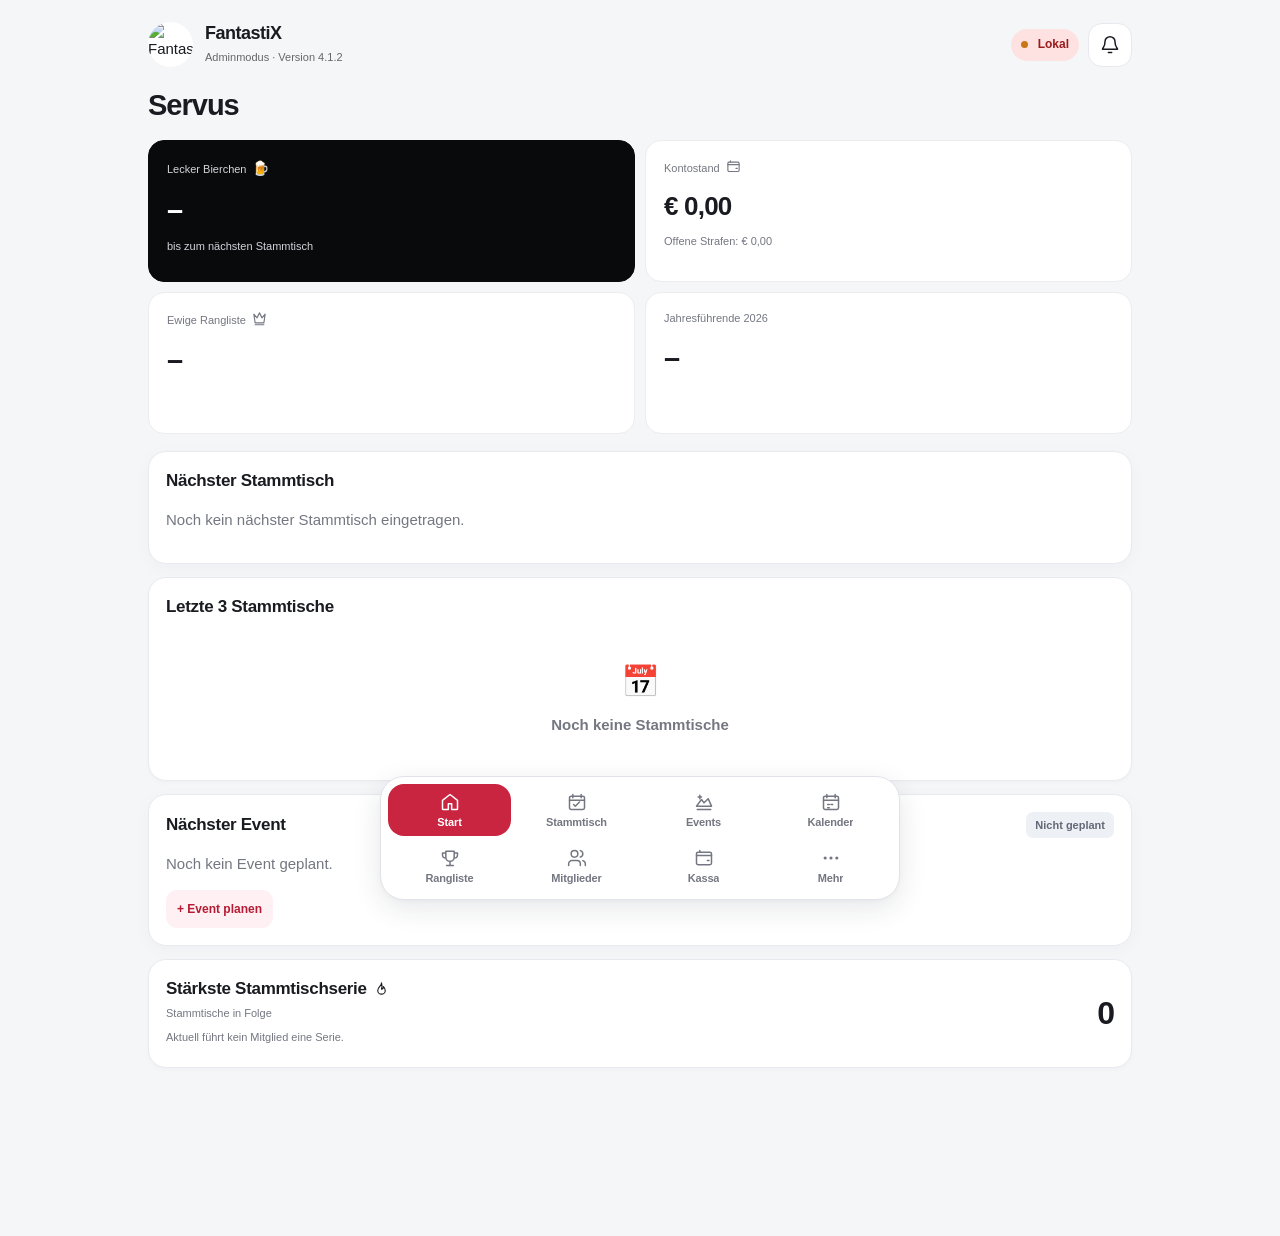
==== commit aa9678f7: "v4.1.2: hide next meeting status and unify event button" ====
--- a/index.html
+++ b/index.html
@@ -81,7 +81,7 @@
 document.addEventListener('touchmove', event => {
   if (event.touches.length > 1) event.preventDefault();
 }, {passive:false});
-</script><style>.fx-inbox-item{border-radius:12px;padding:12px;margin:8px 0;border:1px solid #dce3ec}.fx-inbox-item.unread{border-left:4px solid #3479e3;background:#f1f6ff}.fx-inbox-item .fx-type{display:block;font-size:12px;opacity:.75;margin-bottom:5px}</style><style>.fx-inbox-content{display:grid;gap:12px}.fx-inbox-head,.fx-inbox-summary,.fx-inbox-item-top,.fx-inbox-item-bottom{display:flex;align-items:center;justify-content:space-between;gap:10px}.fx-inbox-summary{flex-wrap:wrap;font-size:.85rem;color:#64748b}.fx-inbox-item{display:grid;gap:7px;padding:14px;border-radius:14px}.fx-inbox-item p{margin:0;overflow-wrap:anywhere}.fx-inbox-item small{font-size:.78rem;color:#64748b}.fx-unread-dot{width:8px;height:8px;border-radius:50%;background:#3985de}.fx-inbox-item .smallbtn{white-space:nowrap}</style><style>/* 4.1.1: Admin-Glocke wie im Mitgliederportal */
+</script><style>.fx-inbox-item{border-radius:12px;padding:12px;margin:8px 0;border:1px solid #dce3ec}.fx-inbox-item.unread{border-left:4px solid #3479e3;background:#f1f6ff}.fx-inbox-item .fx-type{display:block;font-size:12px;opacity:.75;margin-bottom:5px}</style><style>.fx-inbox-content{display:grid;gap:12px}.fx-inbox-head,.fx-inbox-summary,.fx-inbox-item-top,.fx-inbox-item-bottom{display:flex;align-items:center;justify-content:space-between;gap:10px}.fx-inbox-summary{flex-wrap:wrap;font-size:.85rem;color:#64748b}.fx-inbox-item{display:grid;gap:7px;padding:14px;border-radius:14px}.fx-inbox-item p{margin:0;overflow-wrap:anywhere}.fx-inbox-item small{font-size:.78rem;color:#64748b}.fx-unread-dot{width:8px;height:8px;border-radius:50%;background:#3985de}.fx-inbox-item .smallbtn{white-space:nowrap}</style><style>/* 4.1.2: Admin-Glocke wie im Mitgliederportal */
 .fx-cloud-head{display:flex;align-items:center;gap:9px;margin-left:auto}
 .fx-cloud-head>.ghost{align-self:center;margin:0}
 .fx-bell{position:relative;display:inline-flex;align-items:center;justify-content:center;flex-shrink:0;width:43px;min-width:43px;height:43px;min-height:43px;padding:0;line-height:1;font-size:18px;background:#fff;border:1px solid #d9e0ea;border-radius:999px;box-shadow:0 2px 8px #20202012;cursor:pointer}
@@ -108,4 +108,4 @@
 .history-more{margin-top:14px}
 
 .push-admin-device,.push-admin-overview{margin-top:14px}.push-admin-device p,.push-admin-row p{overflow-wrap:anywhere}.push-admin-counts{display:grid;grid-template-columns:repeat(2,minmax(0,1fr));gap:8px}.push-admin-counts>div{background:#f5f5f6;border-radius:12px;padding:12px}.push-admin-counts strong,.push-admin-counts span{display:block}.push-admin-counts strong{font-size:24px}.push-admin-counts span{font-size:12px;margin-top:3px}.push-admin-row{border-top:1px solid var(--border);padding:14px 0}.push-admin-row .row{align-items:flex-start;flex-wrap:wrap}.push-admin-row .chip{white-space:normal}.push-admin-row p{font-size:13px;margin:6px 0}.push-admin-row small{display:block;color:var(--muted);line-height:1.5}.push-admin-error{color:#a91d30;background:#fff2f2;border-radius:8px;padding:8px}
-</style><script src="./ui-icons.js?v=4.1.1"></script><link rel="stylesheet" href="./modern.css?v=4.1.1"></head><body><main class="shell" id="app"><div class="startup-brand"><strong>FantastiX</strong><span class="version-tag">Version 4.1.1</span></div></main><nav class="fixednav" aria-label="Navigation"><div class="navinner" id="nav"></div></nav><dialog id="dialog" aria-modal="true"></dialog><script src="./version.js"></script><script src="./cloud-config.js"></script><script src="./push-config.js"></script><script src="./calendar-view.js?v=4.1.1"></script><script src="./photo-feature.js?v=4.1.1"></script><script type="module" src="./app.js?v=4.1.1"></script></body></html>
+</style><script src="./ui-icons.js?v=4.1.2"></script><link rel="stylesheet" href="./modern.css?v=4.1.2"></head><body><main class="shell" id="app"><div class="startup-brand"><strong>FantastiX</strong><span class="version-tag">Version 4.1.2</span></div></main><nav class="fixednav" aria-label="Navigation"><div class="navinner" id="nav"></div></nav><dialog id="dialog" aria-modal="true"></dialog><script src="./version.js"></script><script src="./cloud-config.js"></script><script src="./push-config.js"></script><script src="./calendar-view.js?v=4.1.2"></script><script src="./photo-feature.js?v=4.1.2"></script><script type="module" src="./app.js?v=4.1.2"></script></body></html>
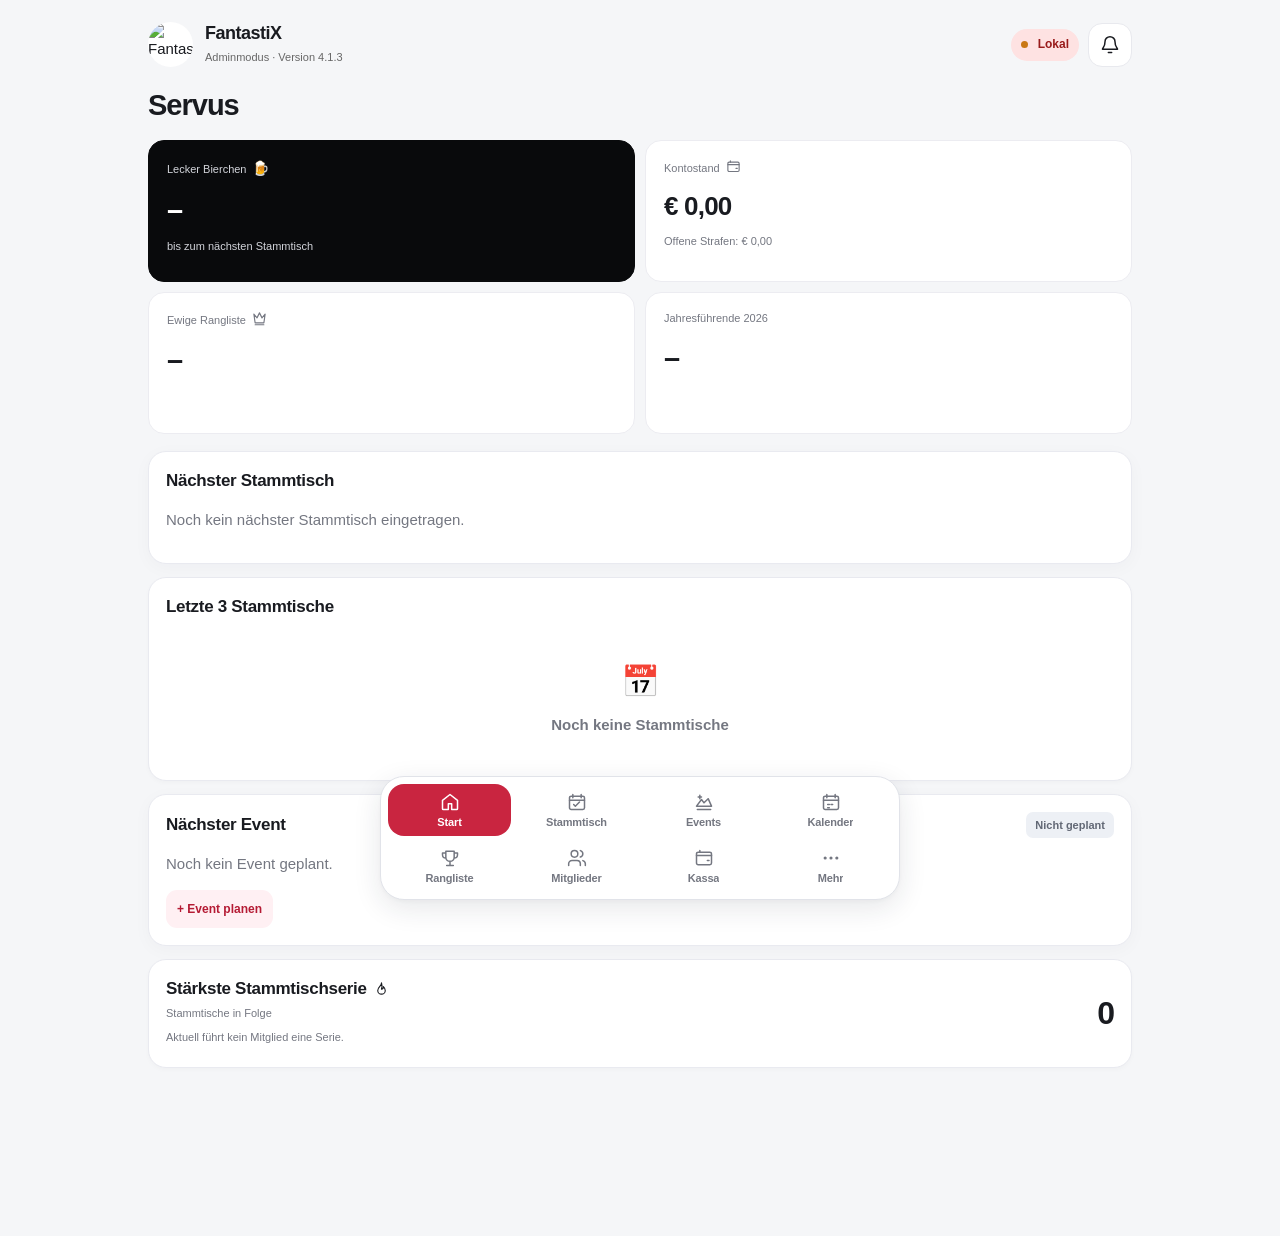
==== commit f614fa32: "v4.1.3: emphasize term list section headings" ====
--- a/index.html
+++ b/index.html
@@ -81,7 +81,7 @@
 document.addEventListener('touchmove', event => {
   if (event.touches.length > 1) event.preventDefault();
 }, {passive:false});
-</script><style>.fx-inbox-item{border-radius:12px;padding:12px;margin:8px 0;border:1px solid #dce3ec}.fx-inbox-item.unread{border-left:4px solid #3479e3;background:#f1f6ff}.fx-inbox-item .fx-type{display:block;font-size:12px;opacity:.75;margin-bottom:5px}</style><style>.fx-inbox-content{display:grid;gap:12px}.fx-inbox-head,.fx-inbox-summary,.fx-inbox-item-top,.fx-inbox-item-bottom{display:flex;align-items:center;justify-content:space-between;gap:10px}.fx-inbox-summary{flex-wrap:wrap;font-size:.85rem;color:#64748b}.fx-inbox-item{display:grid;gap:7px;padding:14px;border-radius:14px}.fx-inbox-item p{margin:0;overflow-wrap:anywhere}.fx-inbox-item small{font-size:.78rem;color:#64748b}.fx-unread-dot{width:8px;height:8px;border-radius:50%;background:#3985de}.fx-inbox-item .smallbtn{white-space:nowrap}</style><style>/* 4.1.2: Admin-Glocke wie im Mitgliederportal */
+</script><style>.fx-inbox-item{border-radius:12px;padding:12px;margin:8px 0;border:1px solid #dce3ec}.fx-inbox-item.unread{border-left:4px solid #3479e3;background:#f1f6ff}.fx-inbox-item .fx-type{display:block;font-size:12px;opacity:.75;margin-bottom:5px}</style><style>.fx-inbox-content{display:grid;gap:12px}.fx-inbox-head,.fx-inbox-summary,.fx-inbox-item-top,.fx-inbox-item-bottom{display:flex;align-items:center;justify-content:space-between;gap:10px}.fx-inbox-summary{flex-wrap:wrap;font-size:.85rem;color:#64748b}.fx-inbox-item{display:grid;gap:7px;padding:14px;border-radius:14px}.fx-inbox-item p{margin:0;overflow-wrap:anywhere}.fx-inbox-item small{font-size:.78rem;color:#64748b}.fx-unread-dot{width:8px;height:8px;border-radius:50%;background:#3985de}.fx-inbox-item .smallbtn{white-space:nowrap}</style><style>/* 4.1.3: Admin-Glocke wie im Mitgliederportal */
 .fx-cloud-head{display:flex;align-items:center;gap:9px;margin-left:auto}
 .fx-cloud-head>.ghost{align-self:center;margin:0}
 .fx-bell{position:relative;display:inline-flex;align-items:center;justify-content:center;flex-shrink:0;width:43px;min-width:43px;height:43px;min-height:43px;padding:0;line-height:1;font-size:18px;background:#fff;border:1px solid #d9e0ea;border-radius:999px;box-shadow:0 2px 8px #20202012;cursor:pointer}
@@ -108,4 +108,4 @@
 .history-more{margin-top:14px}
 
 .push-admin-device,.push-admin-overview{margin-top:14px}.push-admin-device p,.push-admin-row p{overflow-wrap:anywhere}.push-admin-counts{display:grid;grid-template-columns:repeat(2,minmax(0,1fr));gap:8px}.push-admin-counts>div{background:#f5f5f6;border-radius:12px;padding:12px}.push-admin-counts strong,.push-admin-counts span{display:block}.push-admin-counts strong{font-size:24px}.push-admin-counts span{font-size:12px;margin-top:3px}.push-admin-row{border-top:1px solid var(--border);padding:14px 0}.push-admin-row .row{align-items:flex-start;flex-wrap:wrap}.push-admin-row .chip{white-space:normal}.push-admin-row p{font-size:13px;margin:6px 0}.push-admin-row small{display:block;color:var(--muted);line-height:1.5}.push-admin-error{color:#a91d30;background:#fff2f2;border-radius:8px;padding:8px}
-</style><script src="./ui-icons.js?v=4.1.2"></script><link rel="stylesheet" href="./modern.css?v=4.1.2"></head><body><main class="shell" id="app"><div class="startup-brand"><strong>FantastiX</strong><span class="version-tag">Version 4.1.2</span></div></main><nav class="fixednav" aria-label="Navigation"><div class="navinner" id="nav"></div></nav><dialog id="dialog" aria-modal="true"></dialog><script src="./version.js"></script><script src="./cloud-config.js"></script><script src="./push-config.js"></script><script src="./calendar-view.js?v=4.1.2"></script><script src="./photo-feature.js?v=4.1.2"></script><script type="module" src="./app.js?v=4.1.2"></script></body></html>
+</style><script src="./ui-icons.js?v=4.1.3"></script><link rel="stylesheet" href="./modern.css?v=4.1.3"></head><body><main class="shell" id="app"><div class="startup-brand"><strong>FantastiX</strong><span class="version-tag">Version 4.1.3</span></div></main><nav class="fixednav" aria-label="Navigation"><div class="navinner" id="nav"></div></nav><dialog id="dialog" aria-modal="true"></dialog><script src="./version.js"></script><script src="./cloud-config.js"></script><script src="./push-config.js"></script><script src="./calendar-view.js?v=4.1.3"></script><script src="./photo-feature.js?v=4.1.3"></script><script type="module" src="./app.js?v=4.1.3"></script></body></html>
--- a/modern.css
+++ b/modern.css
@@ -221,10 +221,11 @@
 
 /* Term lists: upcoming first, consistent metadata, clear entry targets. */
 .term-list.reader-entry-list{padding:0 16px 3px}
-.term-list .term-list-heading{display:flex;align-items:center;justify-content:space-between;gap:12px;margin:0;padding:15px 0 12px;border-bottom:1px solid var(--border);font-size:14px;line-height:1.4;color:var(--ink)}
-.term-list-heading>span{display:inline-flex;align-items:center;gap:8px;min-width:0}
-.term-list-heading .ui-symbol{margin:0;color:var(--accent)}
-.term-list-heading small{font-size:12px;font-weight:600;color:var(--muted);font-variant-numeric:tabular-nums}
+.term-list .term-list-heading{display:flex;align-items:center;justify-content:space-between;gap:12px;margin:12px 0 2px;padding:12px 14px;border:1px solid var(--border);border-left:4px solid var(--accent);border-radius:12px;background:var(--theme-soft,#fff0f3);font-size:18px;font-weight:750;line-height:1.35;color:var(--ink)}
+.term-list-heading>span{display:inline-flex;align-items:center;gap:10px;min-width:0;overflow-wrap:anywhere}
+.term-list-heading .ui-symbol{flex:0 0 auto;margin:0;color:var(--accent)}
+.term-list-heading .ui-symbol svg{width:21px;height:21px}
+.term-list-heading small{display:grid;place-items:center;flex:0 0 auto;min-width:28px;min-height:28px;padding:3px 8px;border:1px solid var(--border);border-radius:9px;background:var(--theme-tint,#fff);font-size:13px;font-weight:700;line-height:1.3;color:var(--ink);font-variant-numeric:tabular-nums}
 .term-list .reader-entry{display:grid;grid-template-columns:minmax(0,1fr);justify-content:stretch;gap:12px;padding:16px 0;min-width:0;line-height:1.45;border-color:var(--border);transition:background-color 160ms ease,transform 160ms ease;-webkit-tap-highlight-color:transparent}
 .term-list .reader-entry:last-child{padding-bottom:16px}
 .term-list .term-list-date{margin:0}
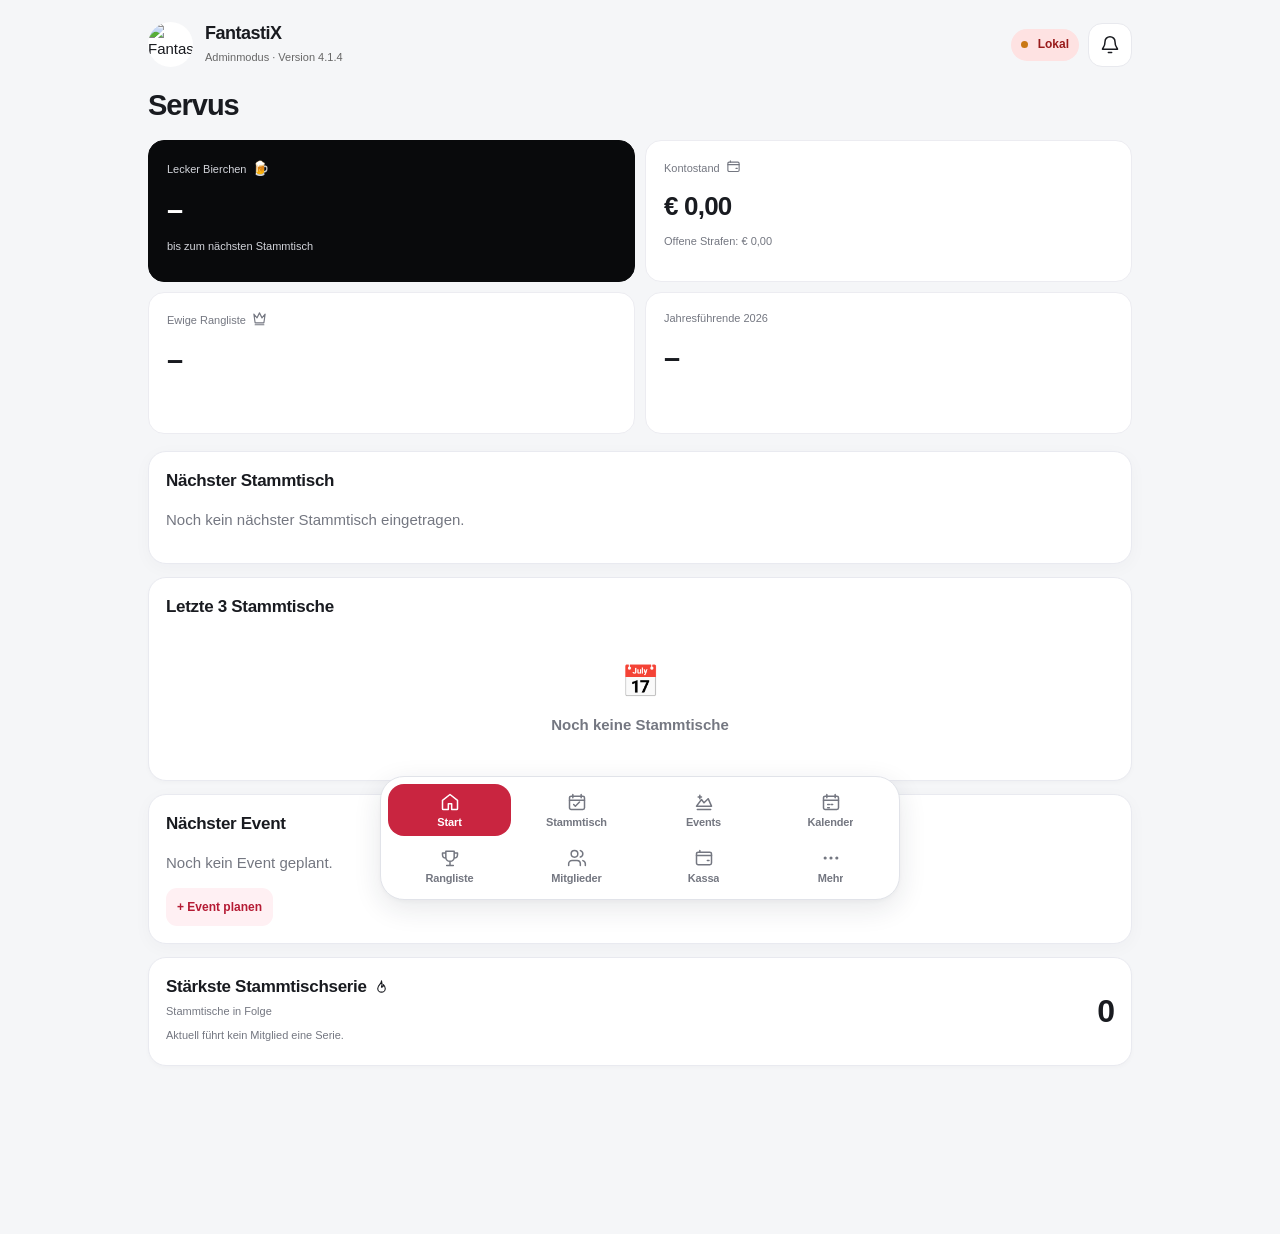
==== commit 92236bd1: "v4.1.4: hide next event status on dashboard" ====
--- a/index.html
+++ b/index.html
@@ -81,7 +81,7 @@
 document.addEventListener('touchmove', event => {
   if (event.touches.length > 1) event.preventDefault();
 }, {passive:false});
-</script><style>.fx-inbox-item{border-radius:12px;padding:12px;margin:8px 0;border:1px solid #dce3ec}.fx-inbox-item.unread{border-left:4px solid #3479e3;background:#f1f6ff}.fx-inbox-item .fx-type{display:block;font-size:12px;opacity:.75;margin-bottom:5px}</style><style>.fx-inbox-content{display:grid;gap:12px}.fx-inbox-head,.fx-inbox-summary,.fx-inbox-item-top,.fx-inbox-item-bottom{display:flex;align-items:center;justify-content:space-between;gap:10px}.fx-inbox-summary{flex-wrap:wrap;font-size:.85rem;color:#64748b}.fx-inbox-item{display:grid;gap:7px;padding:14px;border-radius:14px}.fx-inbox-item p{margin:0;overflow-wrap:anywhere}.fx-inbox-item small{font-size:.78rem;color:#64748b}.fx-unread-dot{width:8px;height:8px;border-radius:50%;background:#3985de}.fx-inbox-item .smallbtn{white-space:nowrap}</style><style>/* 4.1.3: Admin-Glocke wie im Mitgliederportal */
+</script><style>.fx-inbox-item{border-radius:12px;padding:12px;margin:8px 0;border:1px solid #dce3ec}.fx-inbox-item.unread{border-left:4px solid #3479e3;background:#f1f6ff}.fx-inbox-item .fx-type{display:block;font-size:12px;opacity:.75;margin-bottom:5px}</style><style>.fx-inbox-content{display:grid;gap:12px}.fx-inbox-head,.fx-inbox-summary,.fx-inbox-item-top,.fx-inbox-item-bottom{display:flex;align-items:center;justify-content:space-between;gap:10px}.fx-inbox-summary{flex-wrap:wrap;font-size:.85rem;color:#64748b}.fx-inbox-item{display:grid;gap:7px;padding:14px;border-radius:14px}.fx-inbox-item p{margin:0;overflow-wrap:anywhere}.fx-inbox-item small{font-size:.78rem;color:#64748b}.fx-unread-dot{width:8px;height:8px;border-radius:50%;background:#3985de}.fx-inbox-item .smallbtn{white-space:nowrap}</style><style>/* 4.1.4: Admin-Glocke wie im Mitgliederportal */
 .fx-cloud-head{display:flex;align-items:center;gap:9px;margin-left:auto}
 .fx-cloud-head>.ghost{align-self:center;margin:0}
 .fx-bell{position:relative;display:inline-flex;align-items:center;justify-content:center;flex-shrink:0;width:43px;min-width:43px;height:43px;min-height:43px;padding:0;line-height:1;font-size:18px;background:#fff;border:1px solid #d9e0ea;border-radius:999px;box-shadow:0 2px 8px #20202012;cursor:pointer}
@@ -108,4 +108,4 @@
 .history-more{margin-top:14px}
 
 .push-admin-device,.push-admin-overview{margin-top:14px}.push-admin-device p,.push-admin-row p{overflow-wrap:anywhere}.push-admin-counts{display:grid;grid-template-columns:repeat(2,minmax(0,1fr));gap:8px}.push-admin-counts>div{background:#f5f5f6;border-radius:12px;padding:12px}.push-admin-counts strong,.push-admin-counts span{display:block}.push-admin-counts strong{font-size:24px}.push-admin-counts span{font-size:12px;margin-top:3px}.push-admin-row{border-top:1px solid var(--border);padding:14px 0}.push-admin-row .row{align-items:flex-start;flex-wrap:wrap}.push-admin-row .chip{white-space:normal}.push-admin-row p{font-size:13px;margin:6px 0}.push-admin-row small{display:block;color:var(--muted);line-height:1.5}.push-admin-error{color:#a91d30;background:#fff2f2;border-radius:8px;padding:8px}
-</style><script src="./ui-icons.js?v=4.1.3"></script><link rel="stylesheet" href="./modern.css?v=4.1.3"></head><body><main class="shell" id="app"><div class="startup-brand"><strong>FantastiX</strong><span class="version-tag">Version 4.1.3</span></div></main><nav class="fixednav" aria-label="Navigation"><div class="navinner" id="nav"></div></nav><dialog id="dialog" aria-modal="true"></dialog><script src="./version.js"></script><script src="./cloud-config.js"></script><script src="./push-config.js"></script><script src="./calendar-view.js?v=4.1.3"></script><script src="./photo-feature.js?v=4.1.3"></script><script type="module" src="./app.js?v=4.1.3"></script></body></html>
+</style><script src="./ui-icons.js?v=4.1.4"></script><link rel="stylesheet" href="./modern.css?v=4.1.4"></head><body><main class="shell" id="app"><div class="startup-brand"><strong>FantastiX</strong><span class="version-tag">Version 4.1.4</span></div></main><nav class="fixednav" aria-label="Navigation"><div class="navinner" id="nav"></div></nav><dialog id="dialog" aria-modal="true"></dialog><script src="./version.js"></script><script src="./cloud-config.js"></script><script src="./push-config.js"></script><script src="./calendar-view.js?v=4.1.4"></script><script src="./photo-feature.js?v=4.1.4"></script><script type="module" src="./app.js?v=4.1.4"></script></body></html>
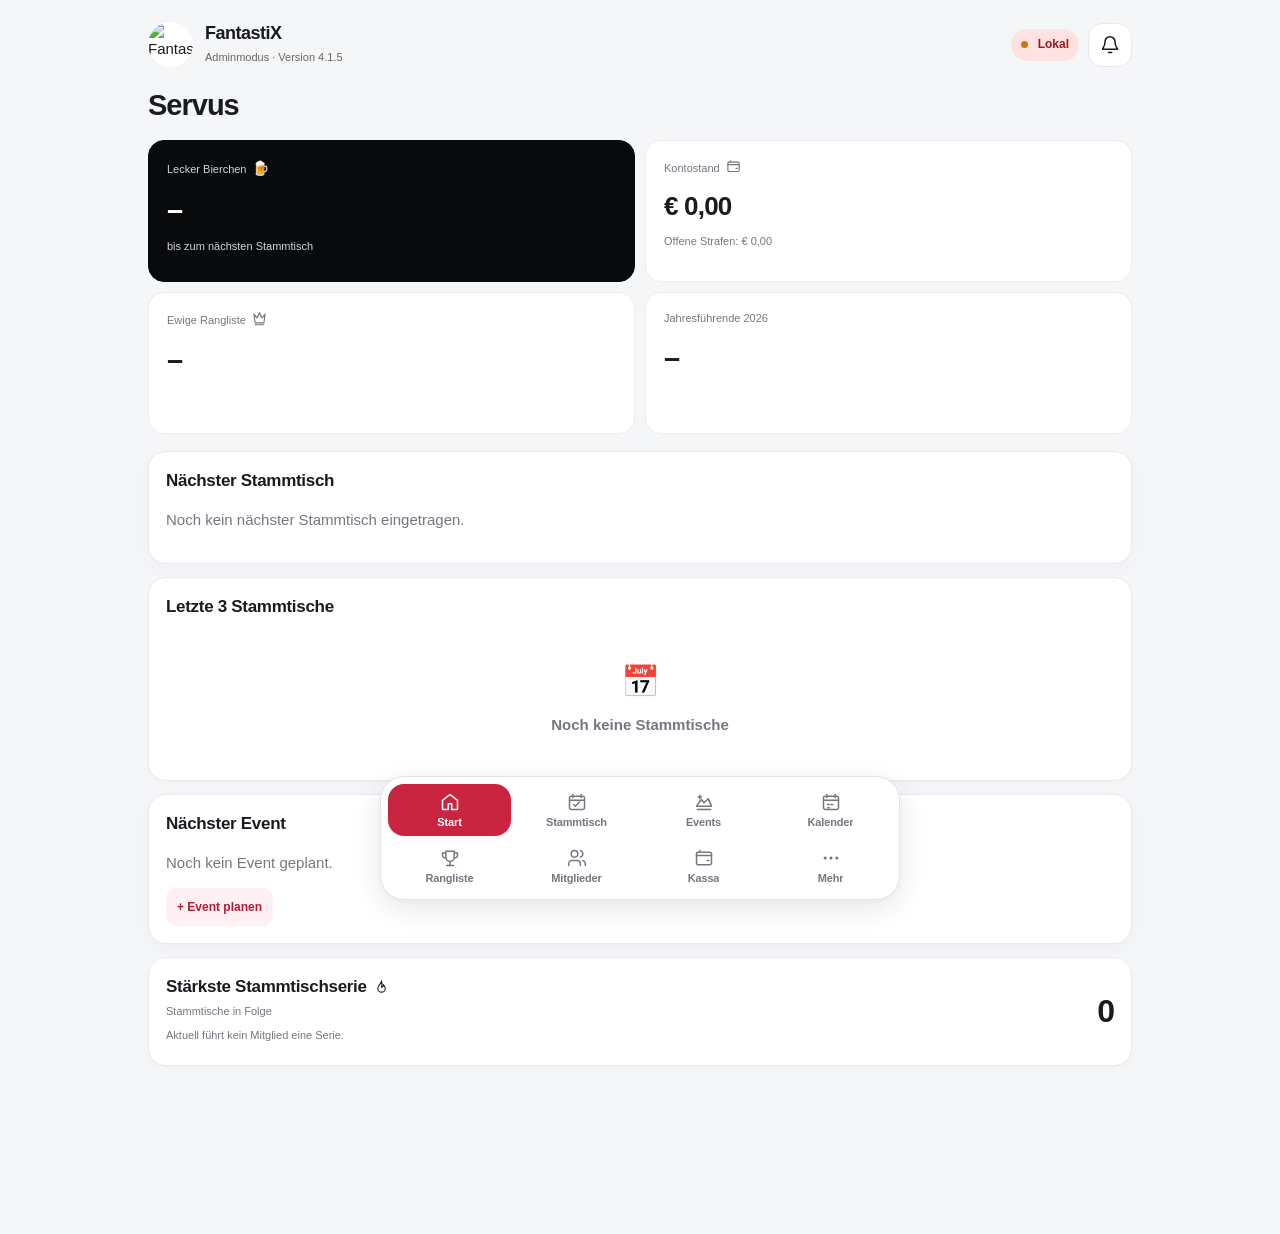
==== commit c4f79c4a: "v4.1.5: Event-Abstimmfrist und Erinnerungen" ====
--- a/index.html
+++ b/index.html
@@ -108,4 +108,4 @@
 .history-more{margin-top:14px}
 
 .push-admin-device,.push-admin-overview{margin-top:14px}.push-admin-device p,.push-admin-row p{overflow-wrap:anywhere}.push-admin-counts{display:grid;grid-template-columns:repeat(2,minmax(0,1fr));gap:8px}.push-admin-counts>div{background:#f5f5f6;border-radius:12px;padding:12px}.push-admin-counts strong,.push-admin-counts span{display:block}.push-admin-counts strong{font-size:24px}.push-admin-counts span{font-size:12px;margin-top:3px}.push-admin-row{border-top:1px solid var(--border);padding:14px 0}.push-admin-row .row{align-items:flex-start;flex-wrap:wrap}.push-admin-row .chip{white-space:normal}.push-admin-row p{font-size:13px;margin:6px 0}.push-admin-row small{display:block;color:var(--muted);line-height:1.5}.push-admin-error{color:#a91d30;background:#fff2f2;border-radius:8px;padding:8px}
-</style><script src="./ui-icons.js?v=4.1.4"></script><link rel="stylesheet" href="./modern.css?v=4.1.4"></head><body><main class="shell" id="app"><div class="startup-brand"><strong>FantastiX</strong><span class="version-tag">Version 4.1.4</span></div></main><nav class="fixednav" aria-label="Navigation"><div class="navinner" id="nav"></div></nav><dialog id="dialog" aria-modal="true"></dialog><script src="./version.js"></script><script src="./cloud-config.js"></script><script src="./push-config.js"></script><script src="./calendar-view.js?v=4.1.4"></script><script src="./photo-feature.js?v=4.1.4"></script><script type="module" src="./app.js?v=4.1.4"></script></body></html>
+</style><script src="./ui-icons.js?v=4.1.5"></script><link rel="stylesheet" href="./modern.css?v=4.1.5"></head><body><main class="shell" id="app"><div class="startup-brand"><strong>FantastiX</strong><span class="version-tag">Version 4.1.5</span></div></main><nav class="fixednav" aria-label="Navigation"><div class="navinner" id="nav"></div></nav><dialog id="dialog" aria-modal="true"></dialog><script src="./version.js"></script><script src="./cloud-config.js"></script><script src="./push-config.js"></script><script src="./calendar-view.js?v=4.1.5"></script><script src="./photo-feature.js?v=4.1.5"></script><script type="module" src="./app.js?v=4.1.5"></script></body></html>
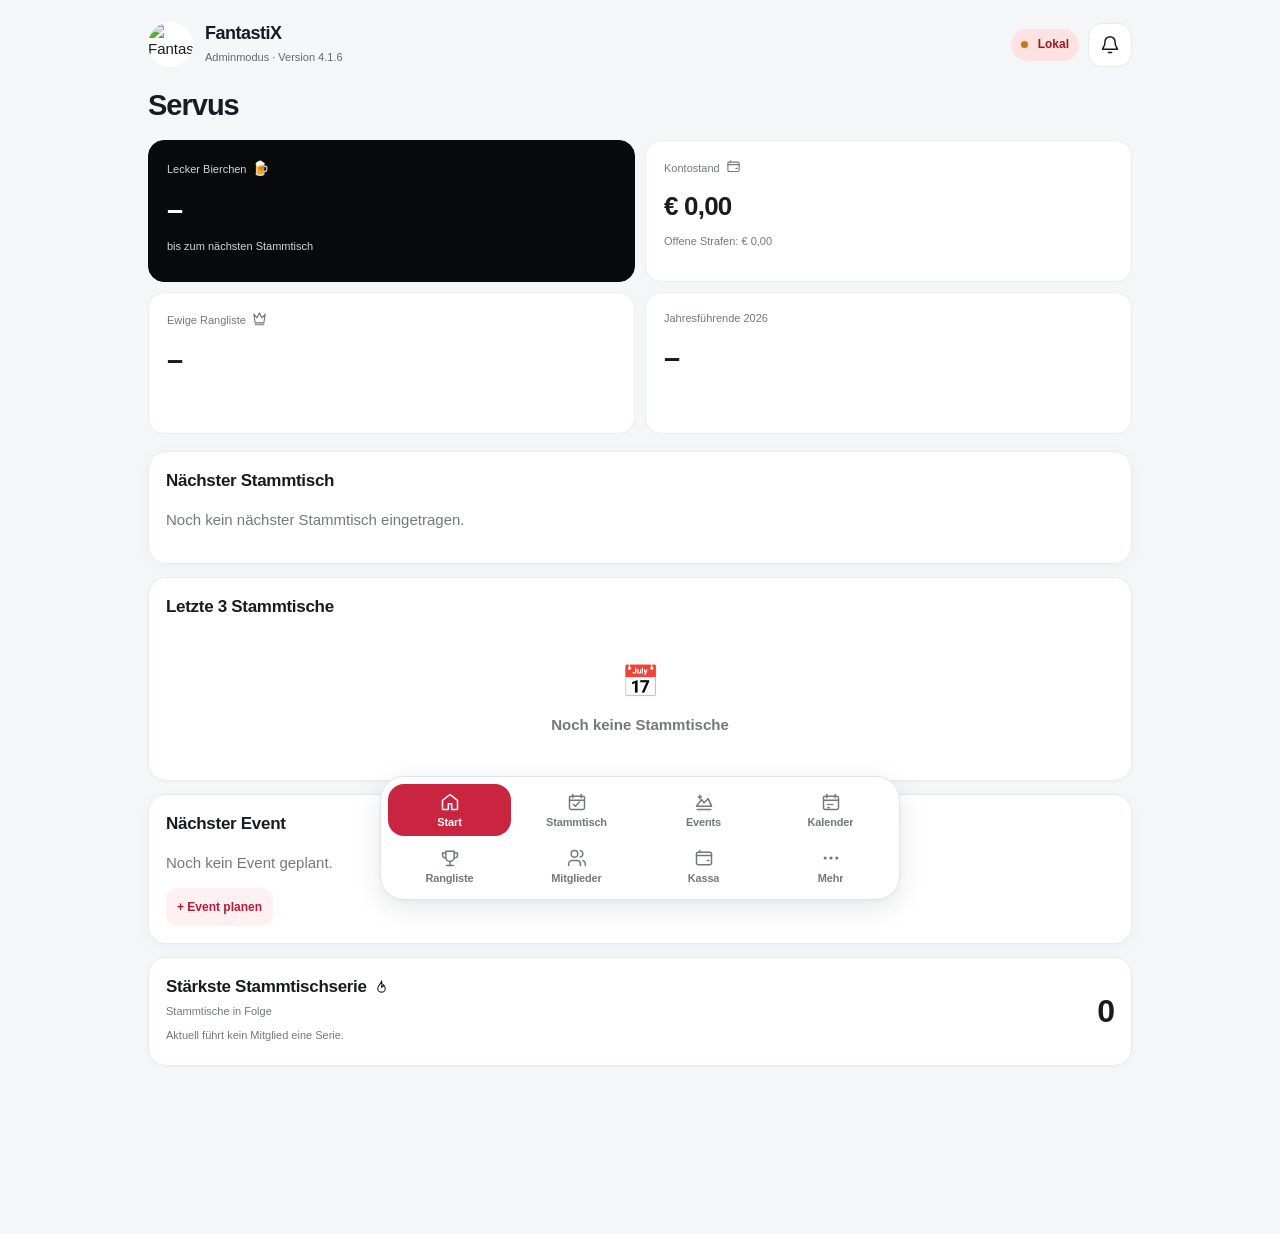
==== commit 54b15bcd: "v4.1.6: Eventtitel unter Datum anzeigen" ====
--- a/index.html
+++ b/index.html
@@ -108,4 +108,4 @@
 .history-more{margin-top:14px}
 
 .push-admin-device,.push-admin-overview{margin-top:14px}.push-admin-device p,.push-admin-row p{overflow-wrap:anywhere}.push-admin-counts{display:grid;grid-template-columns:repeat(2,minmax(0,1fr));gap:8px}.push-admin-counts>div{background:#f5f5f6;border-radius:12px;padding:12px}.push-admin-counts strong,.push-admin-counts span{display:block}.push-admin-counts strong{font-size:24px}.push-admin-counts span{font-size:12px;margin-top:3px}.push-admin-row{border-top:1px solid var(--border);padding:14px 0}.push-admin-row .row{align-items:flex-start;flex-wrap:wrap}.push-admin-row .chip{white-space:normal}.push-admin-row p{font-size:13px;margin:6px 0}.push-admin-row small{display:block;color:var(--muted);line-height:1.5}.push-admin-error{color:#a91d30;background:#fff2f2;border-radius:8px;padding:8px}
-</style><script src="./ui-icons.js?v=4.1.5"></script><link rel="stylesheet" href="./modern.css?v=4.1.5"></head><body><main class="shell" id="app"><div class="startup-brand"><strong>FantastiX</strong><span class="version-tag">Version 4.1.5</span></div></main><nav class="fixednav" aria-label="Navigation"><div class="navinner" id="nav"></div></nav><dialog id="dialog" aria-modal="true"></dialog><script src="./version.js"></script><script src="./cloud-config.js"></script><script src="./push-config.js"></script><script src="./calendar-view.js?v=4.1.5"></script><script src="./photo-feature.js?v=4.1.5"></script><script type="module" src="./app.js?v=4.1.5"></script></body></html>
+</style><script src="./ui-icons.js?v=4.1.6"></script><link rel="stylesheet" href="./modern.css?v=4.1.6"></head><body><main class="shell" id="app"><div class="startup-brand"><strong>FantastiX</strong><span class="version-tag">Version 4.1.6</span></div></main><nav class="fixednav" aria-label="Navigation"><div class="navinner" id="nav"></div></nav><dialog id="dialog" aria-modal="true"></dialog><script src="./version.js"></script><script src="./cloud-config.js"></script><script src="./push-config.js"></script><script src="./calendar-view.js?v=4.1.6"></script><script src="./photo-feature.js?v=4.1.6"></script><script type="module" src="./app.js?v=4.1.6"></script></body></html>
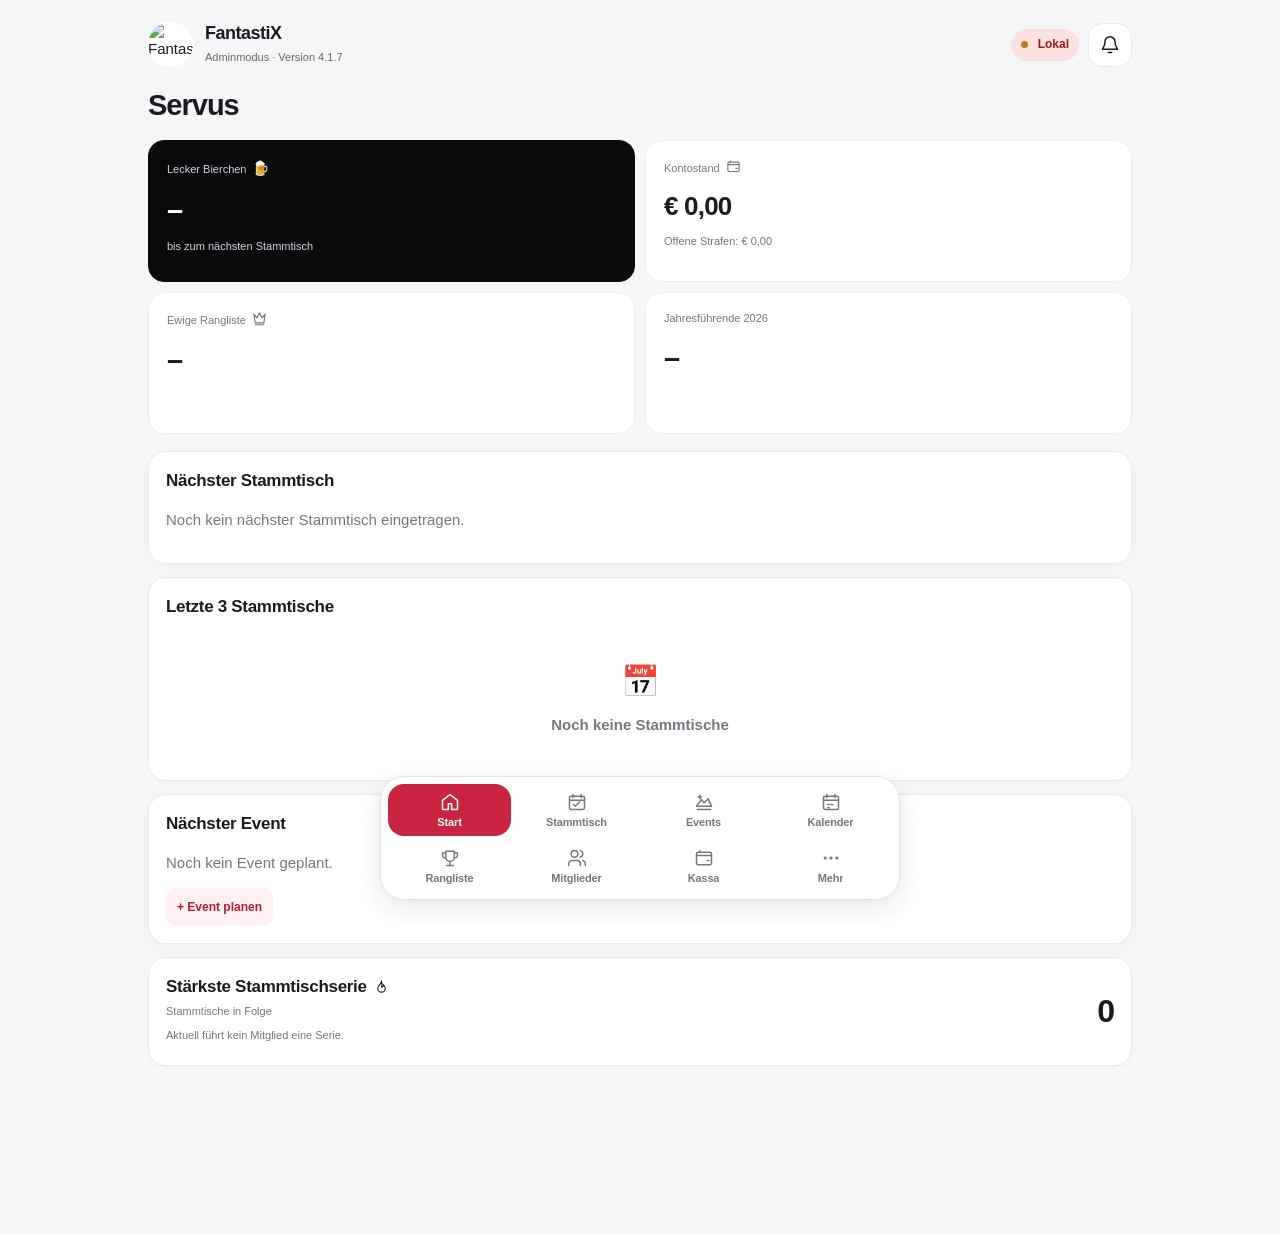
==== commit 6a3823ef: "v4.1.7: Einheitliche Admin-Abstimmungslisten" ====
--- a/index.html
+++ b/index.html
@@ -108,4 +108,16 @@
 .history-more{margin-top:14px}
 
 .push-admin-device,.push-admin-overview{margin-top:14px}.push-admin-device p,.push-admin-row p{overflow-wrap:anywhere}.push-admin-counts{display:grid;grid-template-columns:repeat(2,minmax(0,1fr));gap:8px}.push-admin-counts>div{background:#f5f5f6;border-radius:12px;padding:12px}.push-admin-counts strong,.push-admin-counts span{display:block}.push-admin-counts strong{font-size:24px}.push-admin-counts span{font-size:12px;margin-top:3px}.push-admin-row{border-top:1px solid var(--border);padding:14px 0}.push-admin-row .row{align-items:flex-start;flex-wrap:wrap}.push-admin-row .chip{white-space:normal}.push-admin-row p{font-size:13px;margin:6px 0}.push-admin-row small{display:block;color:var(--muted);line-height:1.5}.push-admin-error{color:#a91d30;background:#fff2f2;border-radius:8px;padding:8px}
-</style><script src="./ui-icons.js?v=4.1.6"></script><link rel="stylesheet" href="./modern.css?v=4.1.6"></head><body><main class="shell" id="app"><div class="startup-brand"><strong>FantastiX</strong><span class="version-tag">Version 4.1.6</span></div></main><nav class="fixednav" aria-label="Navigation"><div class="navinner" id="nav"></div></nav><dialog id="dialog" aria-modal="true"></dialog><script src="./version.js"></script><script src="./cloud-config.js"></script><script src="./push-config.js"></script><script src="./calendar-view.js?v=4.1.6"></script><script src="./photo-feature.js?v=4.1.6"></script><script type="module" src="./app.js?v=4.1.6"></script></body></html>
+</style><script src="./ui-icons.js?v=4.1.7"></script><link rel="stylesheet" href="./modern.css?v=4.1.7"><style>
+.event-vote-deadline-input{display:block;width:100%;max-width:300px!important}
+.excursion-vote-admin-row{display:block;padding:12px;margin:10px 0}
+.excursion-vote-admin-row>.row{align-items:center;gap:10px}
+.excursion-vote-admin-row .details{display:grid;gap:4px;flex:1 1 120px;min-width:0}
+.excursion-admin-vote-buttons{display:flex;flex:0 1 auto;flex-wrap:wrap;gap:5px}
+.excursion-admin-choice{min-height:36px;padding:7px 10px;border-radius:10px;font-size:12px;font-weight:700}
+.excursion-admin-choice.is-selected{background:var(--accent);color:#fff;border-color:var(--accent)}
+.excursion-admin-choice[data-status="no"].is-selected{background:var(--danger);border-color:var(--danger)}
+.excursion-admin-choice[data-status="unsure"].is-selected{background:#777044;color:#fff;border-color:#777044}
+.excursion-admin-choice[data-status="clear"].is-selected{background:#edf1f5;color:#4e4b50;border-color:#d4cfd1}
+@media(max-width:390px){.excursion-vote-admin-row>.row{align-items:flex-start}.excursion-admin-vote-buttons{flex:1 1 100%;margin-top:8px}.excursion-admin-choice{flex:1}}
+</style></head><body><main class="shell" id="app"><div class="startup-brand"><strong>FantastiX</strong><span class="version-tag">Version 4.1.7</span></div></main><nav class="fixednav" aria-label="Navigation"><div class="navinner" id="nav"></div></nav><dialog id="dialog" aria-modal="true"></dialog><script src="./version.js"></script><script src="./cloud-config.js"></script><script src="./push-config.js"></script><script src="./calendar-view.js?v=4.1.7"></script><script src="./photo-feature.js?v=4.1.7"></script><script type="module" src="./app.js?v=4.1.7"></script></body></html>
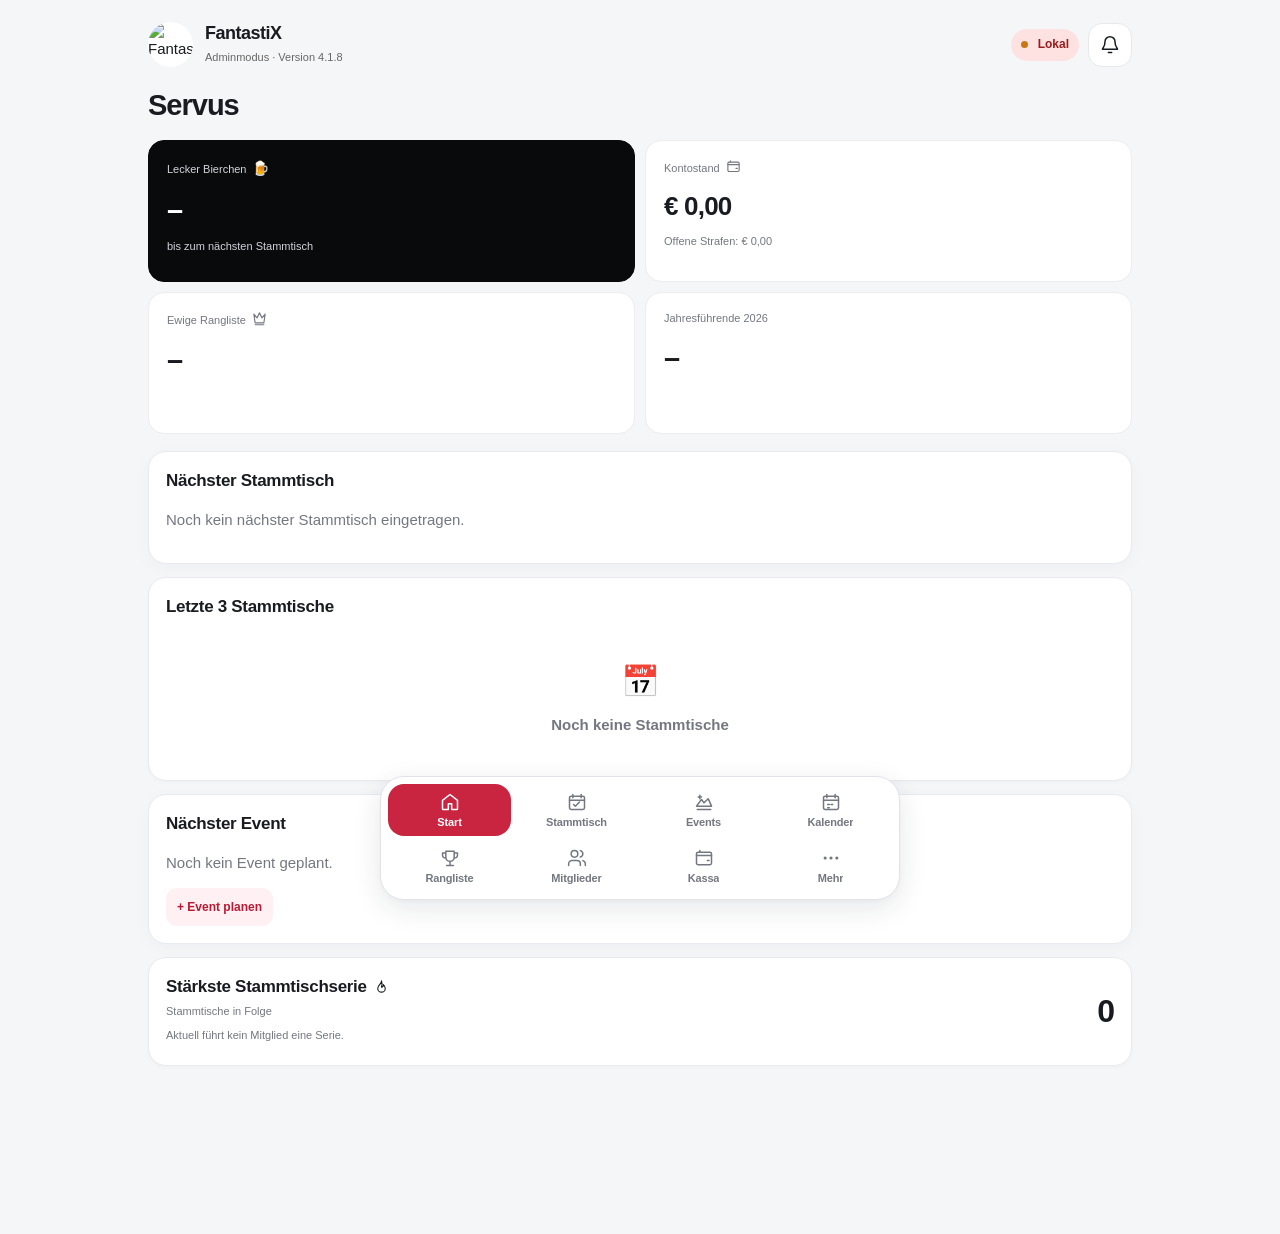
==== commit 97dca478: "v4.1.8: Stammtisch Admin-Abstimmung an Events angleichen" ====
--- a/index.html
+++ b/index.html
@@ -108,7 +108,7 @@
 .history-more{margin-top:14px}
 
 .push-admin-device,.push-admin-overview{margin-top:14px}.push-admin-device p,.push-admin-row p{overflow-wrap:anywhere}.push-admin-counts{display:grid;grid-template-columns:repeat(2,minmax(0,1fr));gap:8px}.push-admin-counts>div{background:#f5f5f6;border-radius:12px;padding:12px}.push-admin-counts strong,.push-admin-counts span{display:block}.push-admin-counts strong{font-size:24px}.push-admin-counts span{font-size:12px;margin-top:3px}.push-admin-row{border-top:1px solid var(--border);padding:14px 0}.push-admin-row .row{align-items:flex-start;flex-wrap:wrap}.push-admin-row .chip{white-space:normal}.push-admin-row p{font-size:13px;margin:6px 0}.push-admin-row small{display:block;color:var(--muted);line-height:1.5}.push-admin-error{color:#a91d30;background:#fff2f2;border-radius:8px;padding:8px}
-</style><script src="./ui-icons.js?v=4.1.7"></script><link rel="stylesheet" href="./modern.css?v=4.1.7"><style>
+</style><script src="./ui-icons.js?v=4.1.8"></script><link rel="stylesheet" href="./modern.css?v=4.1.8"><style>
 .event-vote-deadline-input{display:block;width:100%;max-width:300px!important}
 .excursion-vote-admin-row{display:block;padding:12px;margin:10px 0}
 .excursion-vote-admin-row>.row{align-items:center;gap:10px}
@@ -116,8 +116,8 @@
 .excursion-admin-vote-buttons{display:flex;flex:0 1 auto;flex-wrap:wrap;gap:5px}
 .excursion-admin-choice{min-height:36px;padding:7px 10px;border-radius:10px;font-size:12px;font-weight:700}
 .excursion-admin-choice.is-selected{background:var(--accent);color:#fff;border-color:var(--accent)}
-.excursion-admin-choice[data-status="no"].is-selected{background:var(--danger);border-color:var(--danger)}
+.excursion-admin-choice[data-status="no"].is-selected,.excursion-admin-choice[data-status="absent"].is-selected{background:var(--danger);border-color:var(--danger)}
 .excursion-admin-choice[data-status="unsure"].is-selected{background:#777044;color:#fff;border-color:#777044}
 .excursion-admin-choice[data-status="clear"].is-selected{background:#edf1f5;color:#4e4b50;border-color:#d4cfd1}
 @media(max-width:390px){.excursion-vote-admin-row>.row{align-items:flex-start}.excursion-admin-vote-buttons{flex:1 1 100%;margin-top:8px}.excursion-admin-choice{flex:1}}
-</style></head><body><main class="shell" id="app"><div class="startup-brand"><strong>FantastiX</strong><span class="version-tag">Version 4.1.7</span></div></main><nav class="fixednav" aria-label="Navigation"><div class="navinner" id="nav"></div></nav><dialog id="dialog" aria-modal="true"></dialog><script src="./version.js"></script><script src="./cloud-config.js"></script><script src="./push-config.js"></script><script src="./calendar-view.js?v=4.1.7"></script><script src="./photo-feature.js?v=4.1.7"></script><script type="module" src="./app.js?v=4.1.7"></script></body></html>
+</style></head><body><main class="shell" id="app"><div class="startup-brand"><strong>FantastiX</strong><span class="version-tag">Version 4.1.8</span></div></main><nav class="fixednav" aria-label="Navigation"><div class="navinner" id="nav"></div></nav><dialog id="dialog" aria-modal="true"></dialog><script src="./version.js"></script><script src="./cloud-config.js"></script><script src="./push-config.js"></script><script src="./calendar-view.js?v=4.1.8"></script><script src="./photo-feature.js?v=4.1.8"></script><script type="module" src="./app.js?v=4.1.8"></script></body></html>
